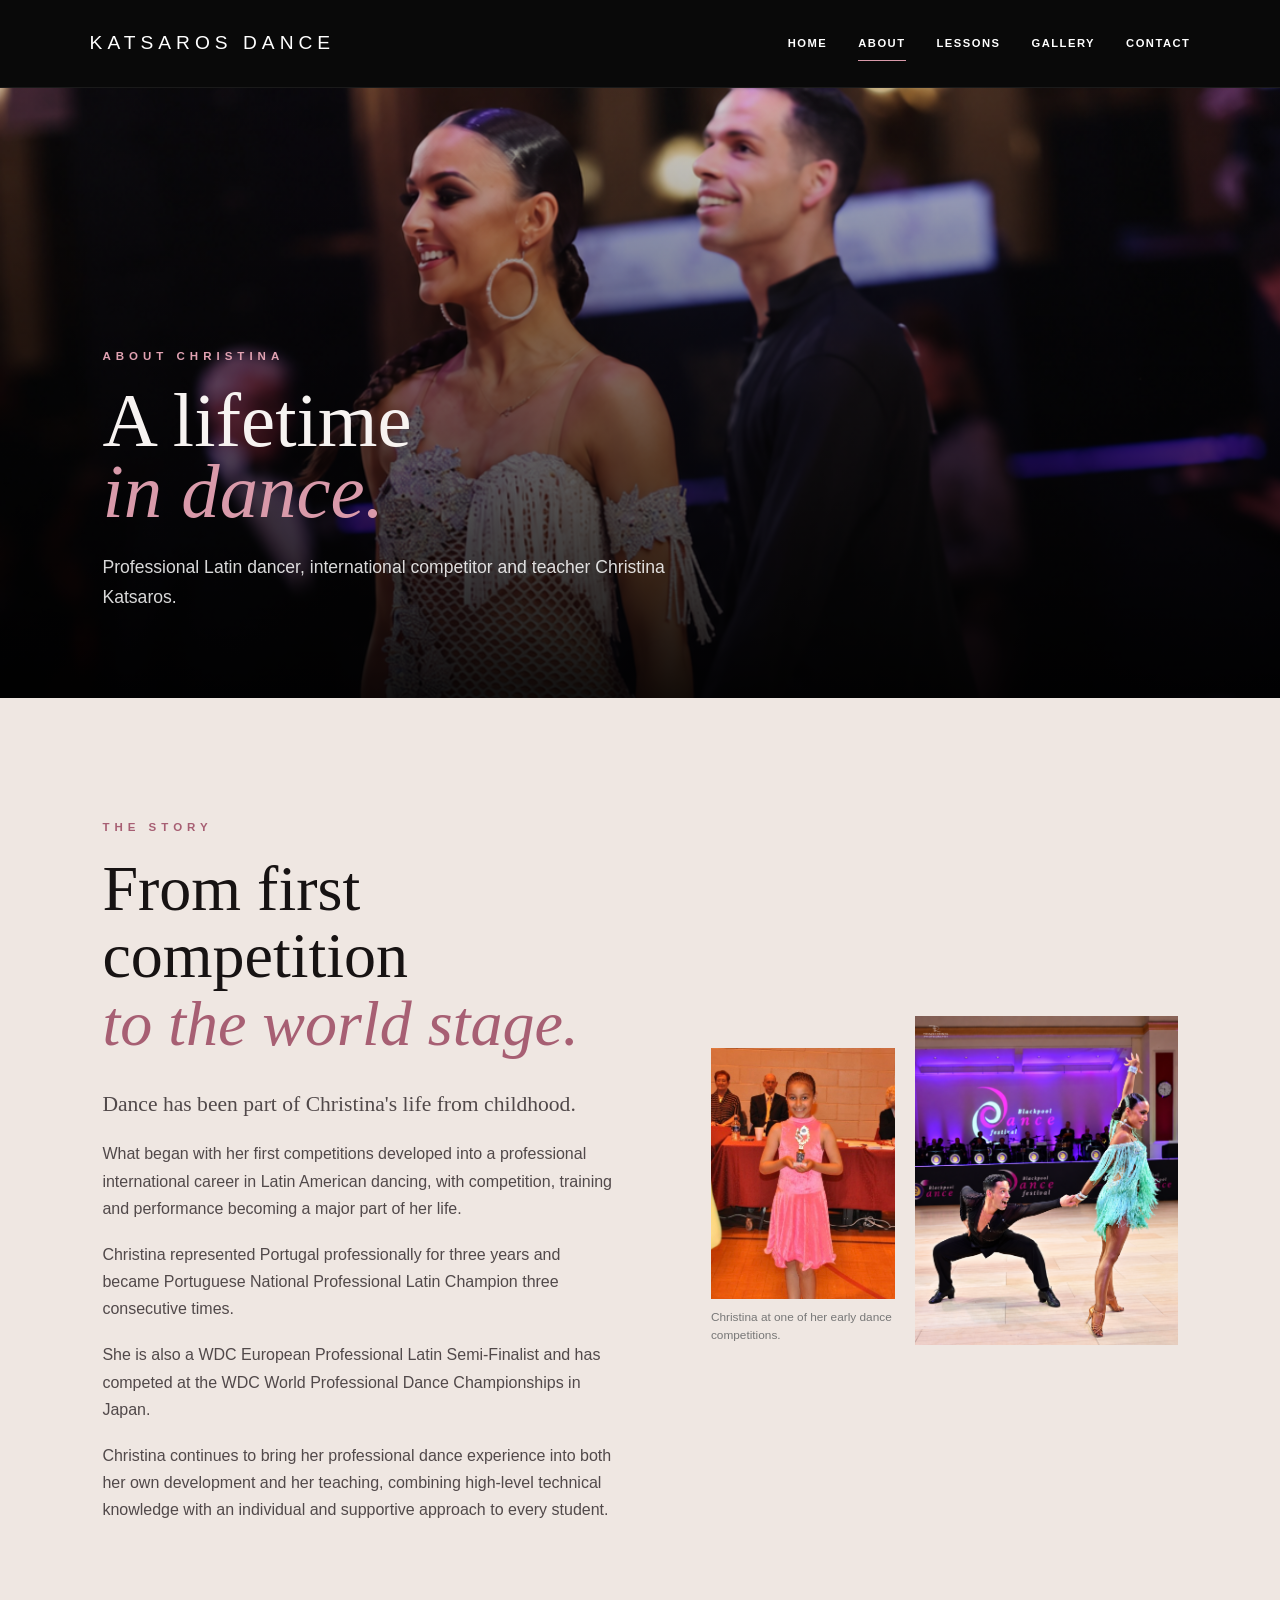
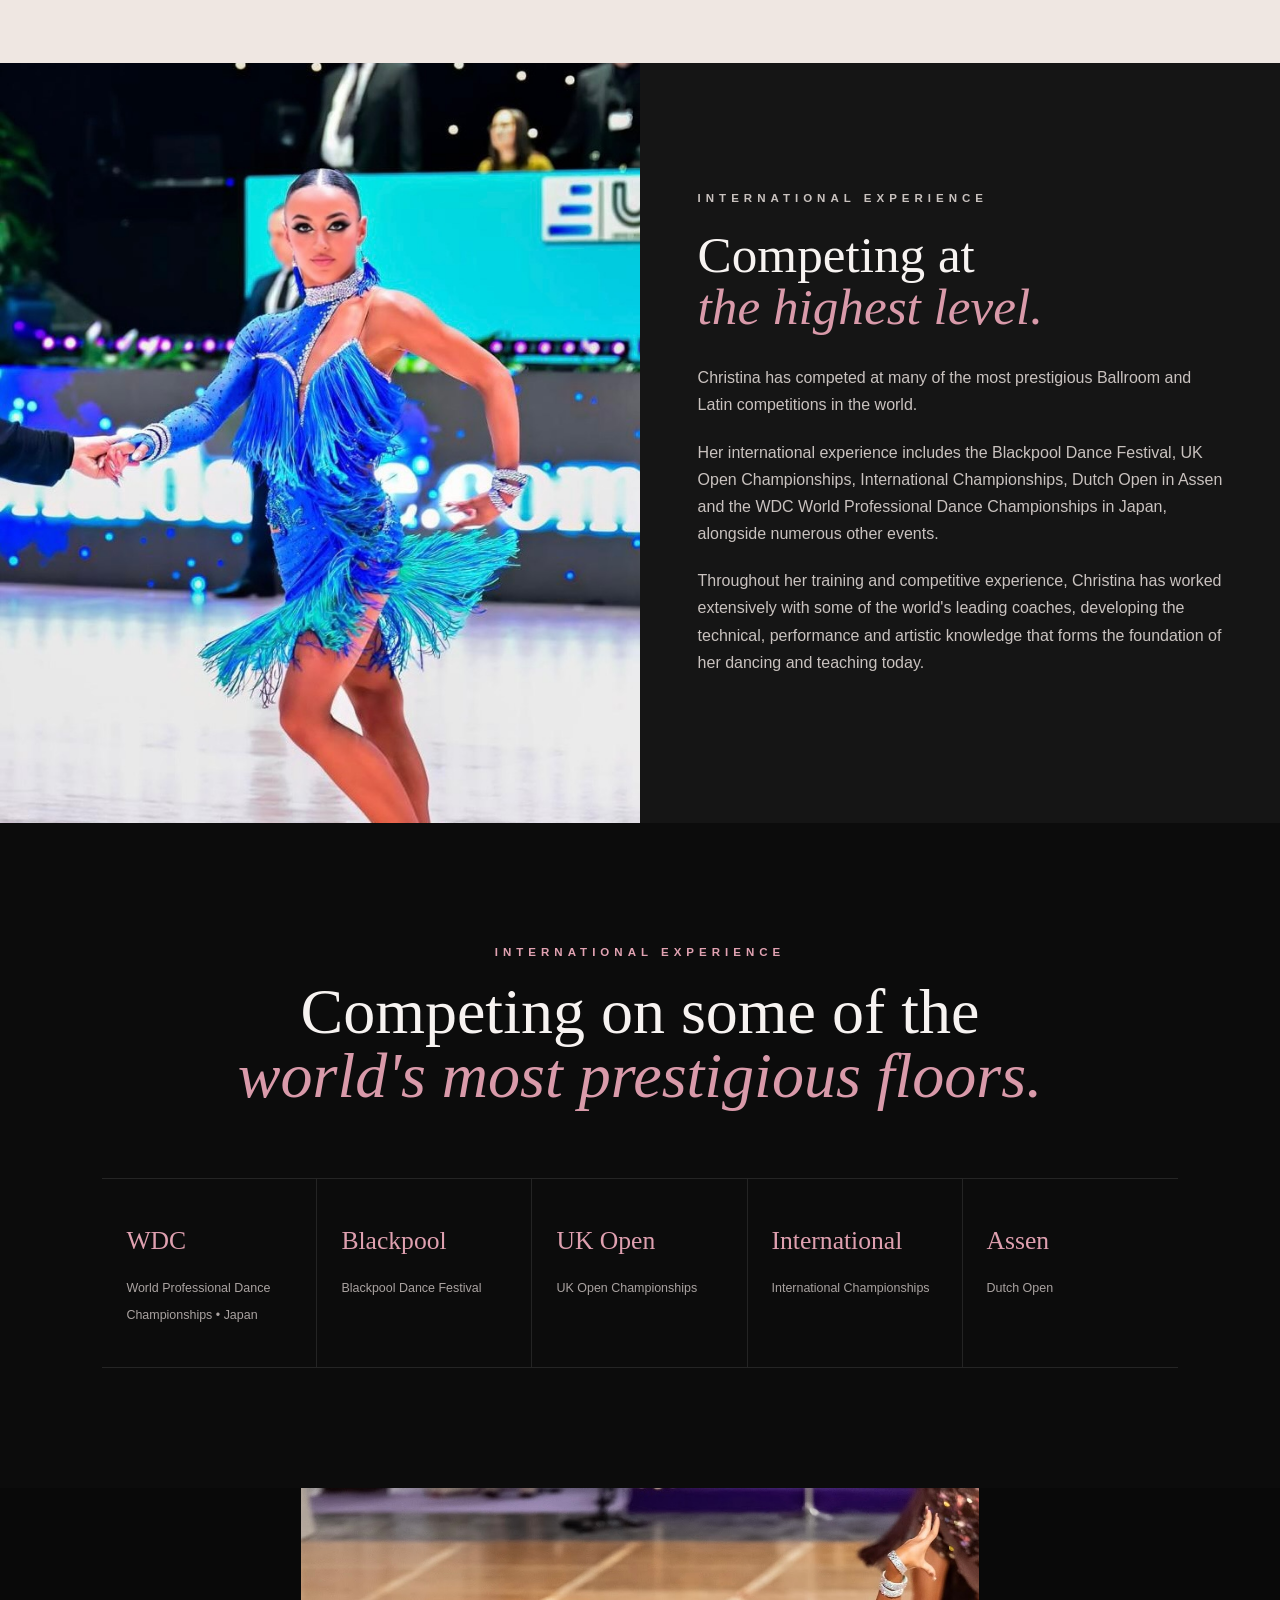
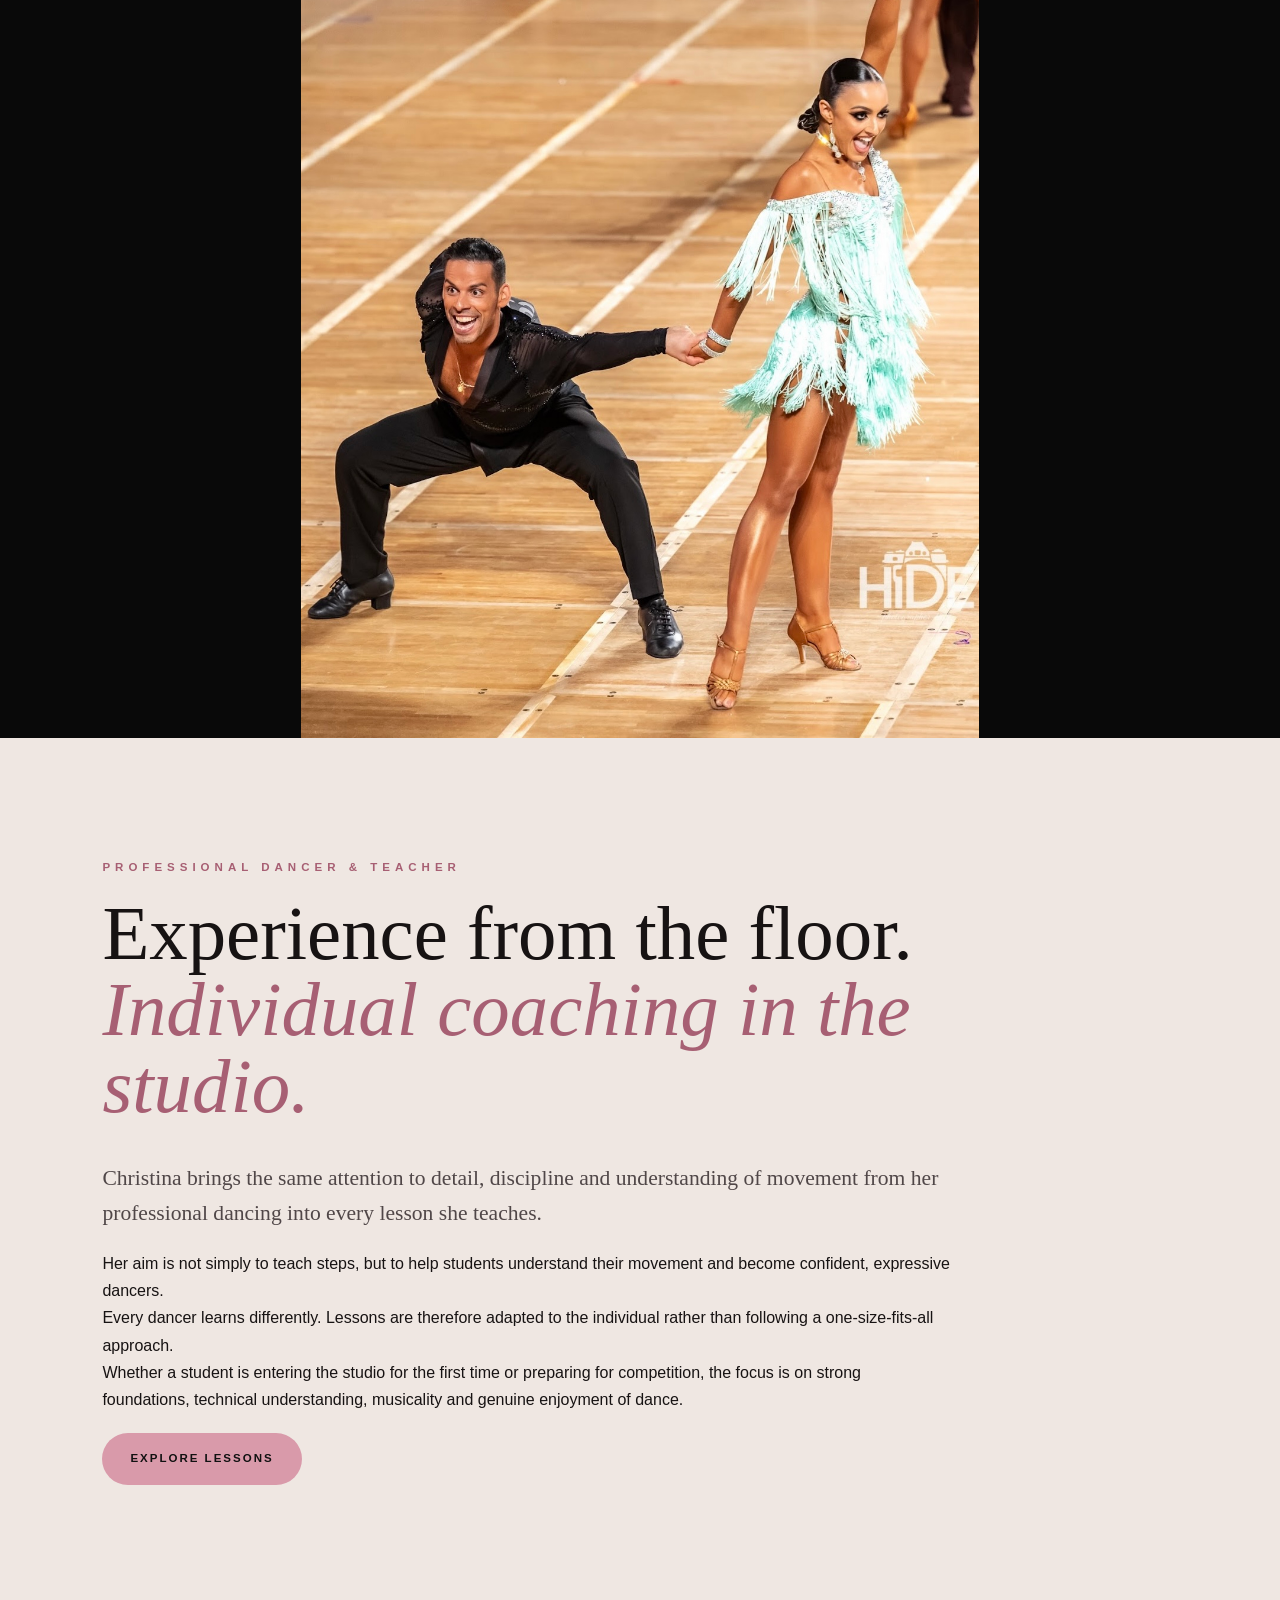
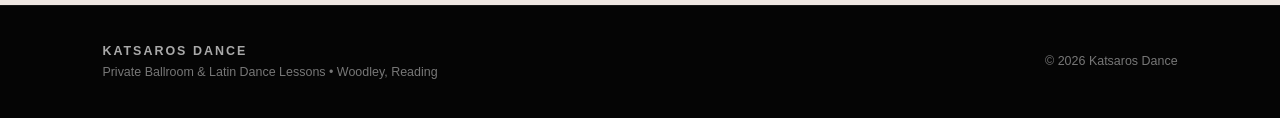
==== about.html @ 5b6594db "Revise about.html for clarity and detail Updated the content to enhance clarity and detail about Chr" ====
<!DOCTYPE html>
<html lang="en">

<head>
    <meta charset="UTF-8">
    <meta name="viewport" content="width=device-width, initial-scale=1.0">

    <title>About Christina | Katsaros Dance</title>

    <meta name="description"
        content="Learn about professional Latin dancer and teacher Christina Katsaros, 3x Portuguese National Champion and WDC European Semi-Finalist.">

    <link rel="stylesheet" href="style.css">
</head>

<body>

<header class="site-header solid-header">

    <a class="brand" href="index.html">Katsaros Dance</a>

    <nav>
        <a href="index.html">Home</a>
        <a class="active" href="about.html">About</a>
        <a href="lessons.html">Lessons</a>
        <a href="gallery.html">Gallery</a>
        <a href="contact.html">Contact</a>
    </nav>

</header>


<main>

    <section class="page-hero about-hero">

        <div>

            <p class="eyebrow">About Christina</p>

            <h1>
                A lifetime
                <em>in dance.</em>
            </h1>

            <p>
                Professional Latin dancer, international competitor
                and teacher Christina Katsaros.
            </p>

        </div>

    </section>


    <section class="about-story light-section">

        <div class="story-text">

            <p class="eyebrow dark-eyebrow">The Story</p>

            <h2>
                From first competition
                <em>to the world stage.</em>
            </h2>

            <p class="large-copy">
                Dance has been part of Christina's life from childhood.
            </p>

            <p>
                What began with her first competitions developed into a
                professional international career in Latin American dancing,
                with competition, training and performance becoming a major
                part of her life.
            </p>

            <p>
                Christina represented Portugal professionally for three years
                and became Portuguese National Professional Latin Champion
                three consecutive times.
            </p>

            <p>
                She is also a WDC European Professional Latin Semi-Finalist
                and has competed at the WDC World Professional Dance
                Championships in Japan.
            </p>

            <p>
                Christina continues to bring her professional dance experience
                into both her own development and her teaching, combining
                high-level technical knowledge with an individual and
                supportive approach to every student.
            </p>

        </div>

        <div class="journey-images">

            <figure class="childhood-photo">
                <img
                    src="first competition.jpeg"
                    alt="Christina Katsaros at one of her first dance competitions">

                <figcaption>
                    Christina at one of her early dance competitions.
                </figcaption>
            </figure>

            <figure>
                <img
                    src="blue dress pose blackpool.png"
                    alt="Christina Katsaros competing professionally">
            </figure>

        </div>

    </section>


    <section class="split-section dark-section">

        <div class="split-image tall-image">
            <img
                src="blue dress uk open.jpeg"
                alt="Christina Katsaros competing at a major international dance competition">
        </div>

        <div class="split-copy">

            <p class="eyebrow">International Experience</p>

            <h2>
                Competing at
                <em>the highest level.</em>
            </h2>

            <p>
                Christina has competed at many of the most prestigious
                Ballroom and Latin competitions in the world.
            </p>

            <p>
                Her international experience includes the Blackpool Dance
                Festival, UK Open Championships, International Championships,
                Dutch Open in Assen and the WDC World Professional Dance
                Championships in Japan, alongside numerous other events.
            </p>

            <p>
                Throughout her training and competitive experience,
                Christina has worked extensively with some of the world's
                leading coaches, developing the technical, performance and
                artistic knowledge that forms the foundation of her dancing
                and teaching today.
            </p>

        </div>

    </section>


    <section class="competition-section">

        <div class="section-heading centred">

            <p class="eyebrow">International Experience</p>

            <h2>
                Competing on some of the
                <em>world's most prestigious floors.</em>
            </h2>

        </div>

        <div class="event-grid">

            <div>
                <strong>WDC</strong>
                <span>World Professional Dance Championships • Japan</span>
            </div>

            <div>
                <strong>Blackpool</strong>
                <span>Blackpool Dance Festival</span>
            </div>

            <div>
                <strong>UK Open</strong>
                <span>UK Open Championships</span>
            </div>

            <div>
                <strong>International</strong>
                <span>International Championships</span>
            </div>

            <div>
                <strong>Assen</strong>
                <span>Dutch Open</span>
            </div>

        </div>

    </section>


    <section class="wide-photo">

        <img
            src="pose japan.jpeg"
            alt="Christina Katsaros performing Latin dancing">

    </section>


    <section class="light-section philosophy-section">

        <div class="narrow-content">

            <p class="eyebrow dark-eyebrow">Professional Dancer & Teacher</p>

            <h2>
                Experience from the floor.
                <em>Individual coaching in the studio.</em>
            </h2>

            <p class="large-copy">
                Christina brings the same attention to detail, discipline and
                understanding of movement from her professional dancing into
                every lesson she teaches.
            </p>

            <p>
                Her aim is not simply to teach steps, but to help students
                understand their movement and become confident, expressive
                dancers.
            </p>

            <p>
                Every dancer learns differently. Lessons are therefore adapted
                to the individual rather than following a one-size-fits-all
                approach.
            </p>

            <p>
                Whether a student is entering the studio for the first time or
                preparing for competition, the focus is on strong foundations,
                technical understanding, musicality and genuine enjoyment
                of dance.
            </p>

            <a class="button dark-button" href="lessons.html">
                Explore Lessons
            </a>

        </div>

    </section>

</main>


<footer>

    <div>
        <strong>Katsaros Dance</strong>
        <p>Private Ballroom & Latin Dance Lessons • Woodley, Reading</p>
    </div>

    <div>
        <p>© 2026 Katsaros Dance</p>
    </div>

</footer>

</body>
</html>
---- style.css ----
/* ========================================
   KATSAROS DANCE
   GLOBAL WEBSITE STYLES
   ======================================== */

* {
    margin: 0;
    padding: 0;
    box-sizing: border-box;
}

html {
    scroll-behavior: smooth;
}

body {
    background: #0d0d0d;
    color: #f7f3f1;
    font-family: Arial, Helvetica, sans-serif;
    line-height: 1.7;
}

img {
    display: block;
    width: 100%;
}

a {
    color: inherit;
}

h1,
h2,
h3,
blockquote {
    font-family: Georgia, "Times New Roman", serif;
}

em {
    font-weight: 400;
}


/* ========================================
   HEADER
   ======================================== */

.site-header {
    position: absolute;
    top: 0;
    left: 0;
    width: 100%;
    z-index: 1000;

    display: flex;
    justify-content: space-between;
    align-items: center;

    padding: 27px 7%;

    background:
        linear-gradient(
            to bottom,
            rgba(0,0,0,.75),
            rgba(0,0,0,0)
        );
}

.solid-header {
    position: relative;
    background: #090909;

    border-bottom:
        1px solid rgba(255,255,255,.07);
}

.brand {
    color: white;
    text-decoration: none;
    text-transform: uppercase;
    letter-spacing: 5px;
    font-size: 1.2rem;
    font-weight: 500;
}

nav {
    display: flex;
    gap: 31px;
}

nav a {
    color: white;
    text-decoration: none;
    text-transform: uppercase;
    letter-spacing: 1.5px;
    font-size: .7rem;
    font-weight: 600;
    position: relative;
}

nav a::after {
    content: "";
    position: absolute;
    left: 0;
    bottom: -8px;
    width: 0;
    height: 1px;
    background: #d99aaa;
    transition: width .2s ease;
}

nav a:hover::after,
nav a.active::after {
    width: 100%;
}


/* ========================================
   GENERAL TYPOGRAPHY
   ======================================== */

.eyebrow {
    color: #e1a2b2;
    text-transform: uppercase;
    letter-spacing: 5px;
    font-size: .72rem;
    font-weight: 700;
    margin-bottom: 18px;
}

.dark-eyebrow {
    color: #a75f73;
}

h1 em,
h2 em {
    display: block;
    color: #d99aaa;
    font-style: italic;
}

.light-section h1,
.light-section h2 {
    color: #171313;
}

.light-section h1 em,
.light-section h2 em {
    color: #a75f73;
}

.button {
    display: inline-block;
    padding: 16px 28px;
    background: #d99aaa;
    color: #111;
    border-radius: 40px;
    text-decoration: none;
    text-transform: uppercase;
    letter-spacing: 2px;
    font-size: .72rem;
    font-weight: 700;

    transition:
        transform .2s ease,
        opacity .2s ease;
}

.button:hover {
    transform: translateY(-2px);
    opacity: .9;
}

.dark-button {
    margin-top: 20px;
}

.text-link {
    display: inline-block;
    margin-top: 22px;
    color: #8f5364;
    text-decoration: none;
    text-transform: uppercase;
    letter-spacing: 1.5px;
    font-size: .76rem;
    font-weight: 700;
}

.light-link {
    color: #e0a1b1;
}

.text-link:hover {
    opacity: .7;
}


/* ========================================
   HOME HERO
   ======================================== */

.home-hero {
    min-height: 100vh;

    display: flex;
    align-items: center;

    padding: 140px 8% 80px;

    background-image:
        linear-gradient(
            90deg,
            rgba(0,0,0,.91) 0%,
            rgba(0,0,0,.75) 27%,
            rgba(0,0,0,.38) 50%,
            rgba(0,0,0,.04) 73%
        ),
        url("christina-hero.jpg.jpeg.JPG");

    background-size: cover;
    background-position: center 35%;
    background-repeat: no-repeat;
}

.hero-content {
    max-width: 700px;
}

.home-hero h1 {
    font-size: clamp(3.6rem, 6.4vw, 6.3rem);
    font-weight: 400;
    line-height: .95;
    margin-bottom: 28px;
}

.home-hero h1 span {
    display: block;
    margin-top: 15px;
    color: #f2dce1;
    font-size: .58em;
    font-style: italic;
}

.hero-description {
    max-width: 520px;
    color: rgba(255,255,255,.88);
    font-size: 1.08rem;
    margin-bottom: 13px;
}

.hero-achievement {
    color: #f0d6dc;
    text-transform: uppercase;
    letter-spacing: 1.7px;
    font-size: .78rem;
    margin-bottom: 31px;
}

.hero-achievement span {
    padding: 0 8px;
}


/* ========================================
   LIGHT SECTIONS
   ======================================== */

.light-section {
    background: #efe7e2;
    color: #171313;
}

.home-intro {
    padding: 125px 8%;
}

.narrow-content {
    max-width: 850px;
}

.narrow-content h2 {
    font-size: clamp(3rem, 6vw, 5.6rem);
    font-weight: 400;
    line-height: 1;
    margin-bottom: 35px;
}

.large-copy {
    font-family: Georgia, "Times New Roman", serif;
    font-size: 1.35rem;
    line-height: 1.6;
    color: #504748;
    margin-bottom: 20px;
}


/* ========================================
   SPLIT SECTIONS
   ======================================== */

.split-section {
    display: grid;
    grid-template-columns: 1fr 1fr;
    min-height: 720px;
}

.dark-section {
    background: #151515;
}

.split-image {
    min-height: 650px;
    overflow: hidden;
}

.split-image img {
    width: 100%;
    height: 100%;
    object-fit: cover;
    object-position: center;
}

.tall-image img {
    object-position: center top;
}

.split-copy {
    padding: 100px 9%;

    display: flex;
    flex-direction: column;
    justify-content: center;
}

.split-copy h2 {
    font-size: clamp(2.8rem, 5vw, 4.8rem);
    font-weight: 400;
    line-height: 1.03;
    margin-bottom: 30px;
}

.split-copy p {
    max-width: 650px;
    margin-bottom: 20px;
    color: #c9c2bf;
}

.light-section .split-copy p {
    color: #554d4b;
}

.reverse .split-image {
    order: 2;
}


/* ========================================
   CREDENTIALS
   ======================================== */

.credentials-section {
    padding: 0 8%;
    background: #090909;
}

.credentials-grid {
    display: grid;
    grid-template-columns: repeat(4, 1fr);

    border-top:
        1px solid rgba(255,255,255,.1);

    border-bottom:
        1px solid rgba(255,255,255,.1);
}

.credential {
    padding: 52px 28px;

    border-right:
        1px solid rgba(255,255,255,.1);
}

.credential:last-child {
    border-right: none;
}

.credential strong {
    display: block;
    font-family: Georgia, "Times New Roman", serif;
    font-size: 2.5rem;
    font-weight: 400;
    color: #dfa0b0;
    margin-bottom: 13px;
}

.credential span {
    display: block;
    color: #aaa3a1;
    font-size: .85rem;
    line-height: 1.55;
}


/* ========================================
   FEATURE IMAGE
   ======================================== */

.feature-image-section {
    height: 760px;
    position: relative;
    overflow: hidden;
}

.feature-image-section img {
    width: 100%;
    height: 100%;
    object-fit: cover;
    object-position: center;
}

.feature-image-section::after {
    content: "";
    position: absolute;
    inset: 0;

    background:
        linear-gradient(
            to top,
            rgba(0,0,0,.85),
            rgba(0,0,0,.05) 65%
        );
}

.feature-image-overlay {
    position: absolute;
    z-index: 2;
    left: 8%;
    bottom: 75px;
    max-width: 780px;
}

.feature-image-overlay h2 {
    font-size: clamp(3rem, 5vw, 5rem);
    font-weight: 400;
    line-height: 1;
}


/* ========================================
   CONTACT CTA
   ======================================== */

.contact-cta {
    padding: 120px 8%;
    background: #090909;
    text-align: center;
}

.contact-cta h2 {
    font-size: clamp(3rem, 6vw, 5.5rem);
    font-weight: 400;
    line-height: 1;
    margin-bottom: 25px;
}

.contact-cta p:not(.eyebrow) {
    max-width: 650px;
    margin: 0 auto 30px;
    color: #bfb8b5;
}


/* ========================================
   PAGE HERO
   ======================================== */

.page-hero {
    min-height: 620px;

    display: flex;
    align-items: flex-end;

    padding: 100px 8% 85px;

    background-size: cover;
    background-position: center;

    position: relative;
}

.page-hero::before {
    content: "";
    position: absolute;
    inset: 0;

    background:
        linear-gradient(
            to top,
            rgba(0,0,0,.92),
            rgba(0,0,0,.15)
        );
}

.page-hero > div {
    position: relative;
    z-index: 2;
    max-width: 850px;
}

.page-hero h1 {
    font-size: clamp(4rem, 7vw, 7rem);
    font-weight: 400;
    line-height: .93;
    margin-bottom: 25px;
}

.page-hero > div > p:last-child {
    max-width: 600px;
    color: rgba(255,255,255,.85);
    font-size: 1.1rem;
}

.about-hero {
    background-image:
        url("white dress blackpool.png");

    background-position: center 28%;
}

.lessons-hero {
    background-image:
        linear-gradient(
            rgba(0,0,0,.1),
            rgba(0,0,0,.1)
        ),
        url("pink dress samba.jpeg");

    background-position: center 35%;
}


/* ========================================
   ABOUT PAGE
   ======================================== */

.about-story {
    padding: 120px 8%;

    display: grid;

    grid-template-columns:
        minmax(0, 1fr)
        minmax(320px, .9fr);

    gap: 90px;
    align-items: center;
}

.story-text h2 {
    font-size: clamp(3rem, 5vw, 5rem);
    font-weight: 400;
    line-height: 1.05;
    margin-bottom: 30px;
}

.story-text > p:not(.eyebrow) {
    color: #51494a;
    margin-bottom: 19px;
}

.journey-images {
    display: grid;
    grid-template-columns: .7fr 1fr;
    gap: 20px;
    align-items: end;
}

.journey-images figure {
    overflow: hidden;
}

.journey-images img {
    min-height: 480px;
    height: 100%;
    object-fit: cover;
}

.childhood-photo img {
    min-height: 360px;
    object-position: center top;
}

.journey-images figcaption {
    margin-top: 10px;
    font-size: .74rem;
    color: #777;
    line-height: 1.5;
}


/* ========================================
   COMPETITION SECTION
   ======================================== */

.competition-section {
    padding: 120px 8%;
    background: #0c0c0c;
}

.section-heading.centred {
    max-width: 900px;
    margin: 0 auto 70px;
    text-align: center;
}

.section-heading h2 {
    font-size: clamp(3rem, 5vw, 5rem);
    font-weight: 400;
    line-height: 1;
}

.event-grid {
    display: grid;
    grid-template-columns:
        repeat(5, 1fr);

    border-top:
        1px solid rgba(255,255,255,.1);

    border-bottom:
        1px solid rgba(255,255,255,.1);
}

.event-grid div {
    padding: 40px 24px;

    border-right:
        1px solid rgba(255,255,255,.1);
}

.event-grid div:last-child {
    border-right: none;
}

.event-grid strong {
    display: block;
    font-family: Georgia, "Times New Roman", serif;
    color: #dfa0b0;
    font-size: 1.6rem;
    font-weight: 400;
    margin-bottom: 10px;
}

.event-grid span {
    color: #aaa3a1;
    font-size: .78rem;
}

.wide-photo {
    height: 760px;
    overflow: hidden;
}

.wide-photo img {
    width: 100%;
    height: 100%;
    object-fit: cover;
    object-position: center;
}

.philosophy-section {
    padding: 120px 8%;
}


/* ========================================
   LESSONS PAGE
   ======================================== */

.lessons-intro {
    padding: 110px 8%;
}

.lessons-page-section {
    padding: 110px 8%;
    background: #101010;
}

.lesson-page-grid {
    display: grid;
    grid-template-columns:
        repeat(2, 1fr);

    gap: 25px;
}

.lesson-page-grid article {
    padding: 45px;
    min-height: 350px;
    background: #181818;

    border:
        1px solid rgba(255,255,255,.07);
}

.lesson-page-grid article > span {
    display: block;
    color: #d99aaa;
    letter-spacing: 3px;
    font-size: .75rem;
    margin-bottom: 35px;
}

.lesson-page-grid h2 {
    font-size: 2.2rem;
    font-weight: 400;
    margin-bottom: 18px;
}

.lesson-page-grid p {
    color: #beb7b4;
    margin-bottom: 14px;
}

.beginner-section {
    display: grid;
    grid-template-columns: 1fr 1fr;
    background: #111;
}

.beginner-copy {
    padding: 100px 9%;

    display: flex;
    flex-direction: column;
    justify-content: center;
}

.beginner-copy h2 {
    font-size: clamp(3rem, 5vw, 5rem);
    line-height: 1;
    font-weight: 400;
    margin-bottom: 30px;
}

.beginner-copy > p:not(.eyebrow) {
    color: #bbb4b1;
    margin-bottom: 18px;
}

.beginner-copy .button {
    width: fit-content;
    margin-top: 18px;
}

.beginner-image {
    min-height: 700px;
}

.beginner-image img {
    width: 100%;
    height: 100%;
    object-fit: cover;
}


/* ========================================
   GALLERY
   ======================================== */

.gallery-header {
    padding: 120px 8% 80px;
    background: #0a0a0a;
    text-align: center;
}

.gallery-header h1 {
    font-size: clamp(4rem, 7vw, 7rem);
    font-weight: 400;
    line-height: .95;
    margin-bottom: 25px;
}

.gallery-header p:last-child {
    max-width: 650px;
    margin: auto;
    color: #aaa3a1;
}

.gallery-grid {
    padding: 0 3% 80px;
    background: #0a0a0a;

    display: grid;

    grid-template-columns:
        repeat(3, 1fr);

    grid-auto-rows: 520px;

    gap: 12px;
}

.gallery-grid figure {
    overflow: hidden;
    background: #161616;
}

.gallery-grid img {
    width: 100%;
    height: 100%;
    object-fit: cover;

    transition:
        transform .5s ease;
}

.gallery-grid figure:hover img {
    transform: scale(1.025);
}

.gallery-large {
    grid-row: span 2;
}

.gallery-wide {
    grid-column: span 2;
}


/* ========================================
   CONTACT PAGE
   ======================================== */

.contact-page {
    min-height: calc(100vh - 90px);

    display: grid;
    grid-template-columns: 1fr 1fr;

    background: #0b0b0b;
}

.contact-page-copy {
    padding: 110px 10%;

    display: flex;
    flex-direction: column;
    justify-content: center;
}

.contact-page-copy h1 {
    font-size: clamp(4rem, 6vw, 6rem);
    font-weight: 400;
    line-height: .95;
    margin-bottom: 35px;
}

.contact-lead {
    font-family: Georgia, "Times New Roman", serif;
    font-size: 1.3rem;
    color: #eee7e4;
    margin-bottom: 20px;
}

.contact-page-copy > p:not(.eyebrow):not(.contact-lead) {
    color: #aaa3a1;
    max-width: 600px;
}

.contact-details {
    margin: 40px 0;

    border-top:
        1px solid rgba(255,255,255,.1);
}

.contact-details > div {
    padding: 20px 0;

    border-bottom:
        1px solid rgba(255,255,255,.1);
}

.contact-details span {
    display: block;
    color: #d99aaa;
    text-transform: uppercase;
    letter-spacing: 2px;
    font-size: .68rem;
    margin-bottom: 5px;
}

.contact-details a {
    color: white;
    text-decoration: none;
}

.contact-details a:hover {
    color: #d99aaa;
}

.contact-details p {
    color: #d5cfcc;
}

.contact-page-copy .button {
    width: fit-content;
}

.contact-page-image {
    min-height: 760px;
}

.contact-page-image img {
    width: 100%;
    height: 100%;
    object-fit: cover;
    object-position: center;
}


/* ========================================
   FOOTER
   ======================================== */

footer {
    padding: 35px 8%;
    background: #050505;

    border-top:
        1px solid rgba(255,255,255,.07);

    display: flex;
    justify-content: space-between;
    align-items: center;

    gap: 30px;

    color: #777;
    font-size: .78rem;
}

footer strong {
    color: #aaa;
    text-transform: uppercase;
    letter-spacing: 2px;
}


/* ========================================
   DESKTOP IMAGE + LAYOUT FIXES
   ONLY APPLIES ABOVE 768PX
   ======================================== */

@media (min-width: 769px) {

    /* ------------------------------------
       HOME
       ------------------------------------ */

    .home-hero {
        min-height: 760px;
        max-height: 900px;

        padding-top: 140px;
        padding-bottom: 90px;

        background-position: center 38%;
    }

    .hero-content {
        max-width: 610px;
    }

    .home-hero h1 {
        font-size: clamp(3.8rem, 5.4vw, 5.7rem);
        max-width: 650px;
    }

    .home-intro {
        padding-top: 100px;
        padding-bottom: 100px;
    }


    /* ------------------------------------
       GENERAL DESKTOP SPLIT SECTIONS
       ------------------------------------ */

    .split-section {
        min-height: 620px;
    }

    .split-image {
        min-height: 620px;
        max-height: 760px;
    }

    .split-copy {
        padding-top: 80px;
        padding-bottom: 80px;
    }

    .split-copy h2 {
        font-size: clamp(2.8rem, 4vw, 4.25rem);
    }


    /* ------------------------------------
       ABOUT HERO
       Show Christina's face rather than
       cropping into her torso
       ------------------------------------ */

    .about-hero {
        min-height: 610px;

        background-position: 50% 8%;
    }

    .about-hero h1 {
        font-size: clamp(4rem, 6vw, 6rem);
    }


    /* ------------------------------------
       LESSONS HERO
       Pull image upwards so faces/upper
       bodies remain in the photograph
       ------------------------------------ */

    .lessons-hero {
        min-height: 610px;

        background-position: 42% 8%;
    }

    .lessons-hero h1 {
        font-size: clamp(4rem, 6vw, 6rem);
    }


    /* ------------------------------------
       ABOUT PAGE:
       INTERNATIONAL CAREER SPLIT PHOTO

       Christina is on the right-hand side
       of this photograph, so deliberately
       crop towards her rather than Filipe.
       ------------------------------------ */

    .tall-image img {
        object-position: 82% 20%;
    }


    /* ------------------------------------
       HOME ABOUT IMAGE
       Keep Christina more central
       ------------------------------------ */

    .home-intro + .split-section .split-image img {
        object-position: 67% center;
    }


    /* ------------------------------------
       HOME LESSON IMAGE
       ------------------------------------ */

    .reverse .split-image img {
        object-position: center 25%;
    }


    /* ------------------------------------
       ABOUT JOURNEY PHOTOS
       Reduce aggressive cropping
       ------------------------------------ */

    .journey-images img {
        min-height: 0;
        height: auto;
        object-fit: contain;
        background: #e6ddd8;
    }

    .childhood-photo img {
        min-height: 0;
        height: auto;
    }


    /* ------------------------------------
       ABOUT WIDE INTERNATIONAL PHOTO
       Show complete dancers more naturally
       ------------------------------------ */

    .wide-photo {
        height: auto;
        max-height: none;
        background: #090909;
    }

    .wide-photo img {
        width: 100%;
        height: auto;
        max-height: 850px;
        object-fit: contain;
        object-position: center;
        margin: 0 auto;
    }


    /* ------------------------------------
       FEATURE IMAGE ON HOME

       Less extreme crop and bias slightly
       toward Christina.
       ------------------------------------ */

    .feature-image-section {
        height: 650px;
    }

    .feature-image-section img {
        object-position: 68% 30%;
    }


    /* ------------------------------------
       BEGINNER IMAGE
       ------------------------------------ */

    .beginner-image {
        min-height: 620px;
        max-height: 760px;
        overflow: hidden;
    }

    .beginner-image img {
        object-position: 68% 20%;
    }


    /* ------------------------------------
       CONTACT IMAGE
       ------------------------------------ */

    .contact-page-image {
        min-height: 680px;
        overflow: hidden;
    }

    .contact-page-image img {
        object-position: 72% 18%;
    }


    /* ====================================
       DESKTOP GALLERY FIX

       IMPORTANT:
       Stop forcing every photo into a
       fixed rectangle. Each photograph
       keeps its real proportions instead.
       ==================================== */

    .gallery-grid {
        display: block;

        columns: 3;
        column-gap: 14px;

        padding:
            0 4% 90px;
    }

    .gallery-grid figure,
    .gallery-grid .gallery-large,
    .gallery-grid .gallery-wide {
        display: inline-block;

        width: 100%;

        margin: 0 0 14px;

        break-inside: avoid;
        page-break-inside: avoid;

        overflow: hidden;

        background: #161616;
    }

    .gallery-grid img {
        display: block;

        width: 100%;
        height: auto;

        object-fit: initial;
        object-position: initial;
    }

    .gallery-grid figure:hover img {
        transform: scale(1.015);
    }

}


/* ========================================
   TABLET
   ======================================== */

@media (max-width: 1000px) {

    .credentials-grid {
        grid-template-columns:
            repeat(2, 1fr);
    }

    .credential:nth-child(2) {
        border-right: none;
    }

    .credential:nth-child(1),
    .credential:nth-child(2) {
        border-bottom:
            1px solid rgba(255,255,255,.1);
    }

    .event-grid {
        grid-template-columns:
            repeat(2, 1fr);
    }

    .event-grid div {
        border-bottom:
            1px solid rgba(255,255,255,.1);
    }

    .event-grid div:nth-child(even) {
        border-right: none;
    }

    .event-grid div:last-child {
        border-bottom: none;
    }

    /*
       Desktop/tablet gallery remains
       masonry above 768px.
       Mobile rules below take over at 768px.
    */

}


/* ========================================
   MOBILE
   THIS SECTION IS KEPT THE SAME
   ======================================== */

@media (max-width: 768px) {

    .site-header {
        position: absolute;

        flex-direction: column;

        align-items: flex-start;

        gap: 14px;

        padding: 20px 6%;
    }

    .solid-header {
        position: relative;
    }

    .brand {
        font-size: 1rem;

        letter-spacing: 4px;
    }

    nav {
        flex-wrap: wrap;

        gap: 10px 17px;
    }

    nav a {
        font-size: .61rem;
    }


    /* HOME */

    .home-hero {
        min-height: 100vh;

        align-items: flex-end;

        padding: 180px 6% 60px;

        background-image:
            linear-gradient(
                to bottom,
                rgba(0,0,0,.02) 10%,
                rgba(0,0,0,.12) 38%,
                rgba(0,0,0,.72) 68%,
                rgba(0,0,0,.98) 100%
            ),
            url("christina-hero.jpg.jpeg.JPG");

        background-position: 54% center;
    }

    .home-hero h1 {
        font-size: 3rem;
    }

    .hero-achievement span {
        display: none;
    }

    .hero-achievement {
        max-width: 310px;

        line-height: 1.8;
    }

    .home-intro,
    .philosophy-section,
    .lessons-intro {
        padding: 80px 6%;
    }

    .narrow-content h2 {
        font-size: 2.8rem;
    }

    .large-copy {
        font-size: 1.15rem;
    }


    /* SPLIT */

    .split-section,
    .beginner-section,
    .contact-page {
        grid-template-columns: 1fr;
    }

    .split-image {
        min-height: 500px;
    }

    .reverse .split-image {
        order: 0;
    }

    .split-copy {
        padding: 75px 6%;
    }

    .split-copy h2 {
        font-size: 2.8rem;
    }


    /* CREDENTIALS */

    .credentials-grid {
        grid-template-columns: 1fr;
    }

    .credential,
    .credential:nth-child(2) {
        border-right: none;

        border-bottom:
            1px solid rgba(255,255,255,.1);
    }

    .credential:last-child {
        border-bottom: none;
    }


    /* FEATURE IMAGE */

    .feature-image-section {
        height: 620px;
    }

    .feature-image-overlay {
        left: 6%;
        right: 6%;

        bottom: 50px;
    }

    .feature-image-overlay h2 {
        font-size: 2.8rem;
    }


    /* PAGE HERO */

    .page-hero {
        min-height: 560px;

        padding: 100px 6% 60px;
    }

    .page-hero h1 {
        font-size: 3.5rem;
    }


    /* ABOUT */

    .about-story {
        padding: 80px 6%;

        grid-template-columns: 1fr;

        gap: 55px;
    }

    .story-text h2 {
        font-size: 2.8rem;
    }

    .journey-images {
        grid-template-columns: 1fr 1fr;

        align-items: end;
    }

    .journey-images img {
        min-height: 350px;
    }

    .childhood-photo img {
        min-height: 260px;
    }

    .competition-section {
        padding: 80px 6%;
    }

    .section-heading h2 {
        font-size: 2.8rem;
    }

    .event-grid {
        grid-template-columns: 1fr;
    }

    .event-grid div,
    .event-grid div:nth-child(even) {
        border-right: none;

        border-bottom:
            1px solid rgba(255,255,255,.1);
    }

    .wide-photo {
        height: 520px;
    }


    /* LESSONS */

    .lessons-page-section {
        padding: 80px 6%;
    }

    .lesson-page-grid {
        grid-template-columns: 1fr;
    }

    .lesson-page-grid article {
        min-height: 0;

        padding: 34px;
    }

    .beginner-copy {
        padding: 80px 6%;
    }

    .beginner-copy h2 {
        font-size: 2.8rem;
    }

    .beginner-image {
        min-height: 550px;
    }


    /* GALLERY */

    .gallery-header {
        padding: 90px 6% 60px;
    }

    .gallery-header h1 {
        font-size: 3.7rem;
    }

    .gallery-grid {
        padding: 0 4% 60px;

        display: grid;

        grid-template-columns: 1fr;

        grid-auto-rows: 520px;

        gap: 12px;

        columns: auto;
    }

    .gallery-grid figure,
    .gallery-grid .gallery-large,
    .gallery-grid .gallery-wide {
        display: block;

        width: auto;

        margin: 0;

        break-inside: auto;
    }

    .gallery-grid img {
        width: 100%;
        height: 100%;

        object-fit: cover;
    }

    .gallery-large {
        grid-row: span 1;
    }

    .gallery-wide {
        grid-column: span 1;
    }


    /* CONTACT */

    .contact-page-copy {
        padding: 80px 6%;
    }

    .contact-page-copy h1 {
        font-size: 3.5rem;
    }

    .contact-page-image {
        min-height: 570px;
    }


    /* CTA */

    .contact-cta {
        padding: 85px 6%;
    }

    .contact-cta h2 {
        font-size: 3rem;
    }


    /* FOOTER */

    footer {
        flex-direction: column;

        align-items: flex-start;
    }

}


@media (max-width: 430px) {

    .home-hero h1 {
        font-size: 2.8rem;
    }

    .journey-images {
        grid-template-columns: 1fr;
    }

    .gallery-grid {
        grid-auto-rows: 460px;
    }

}
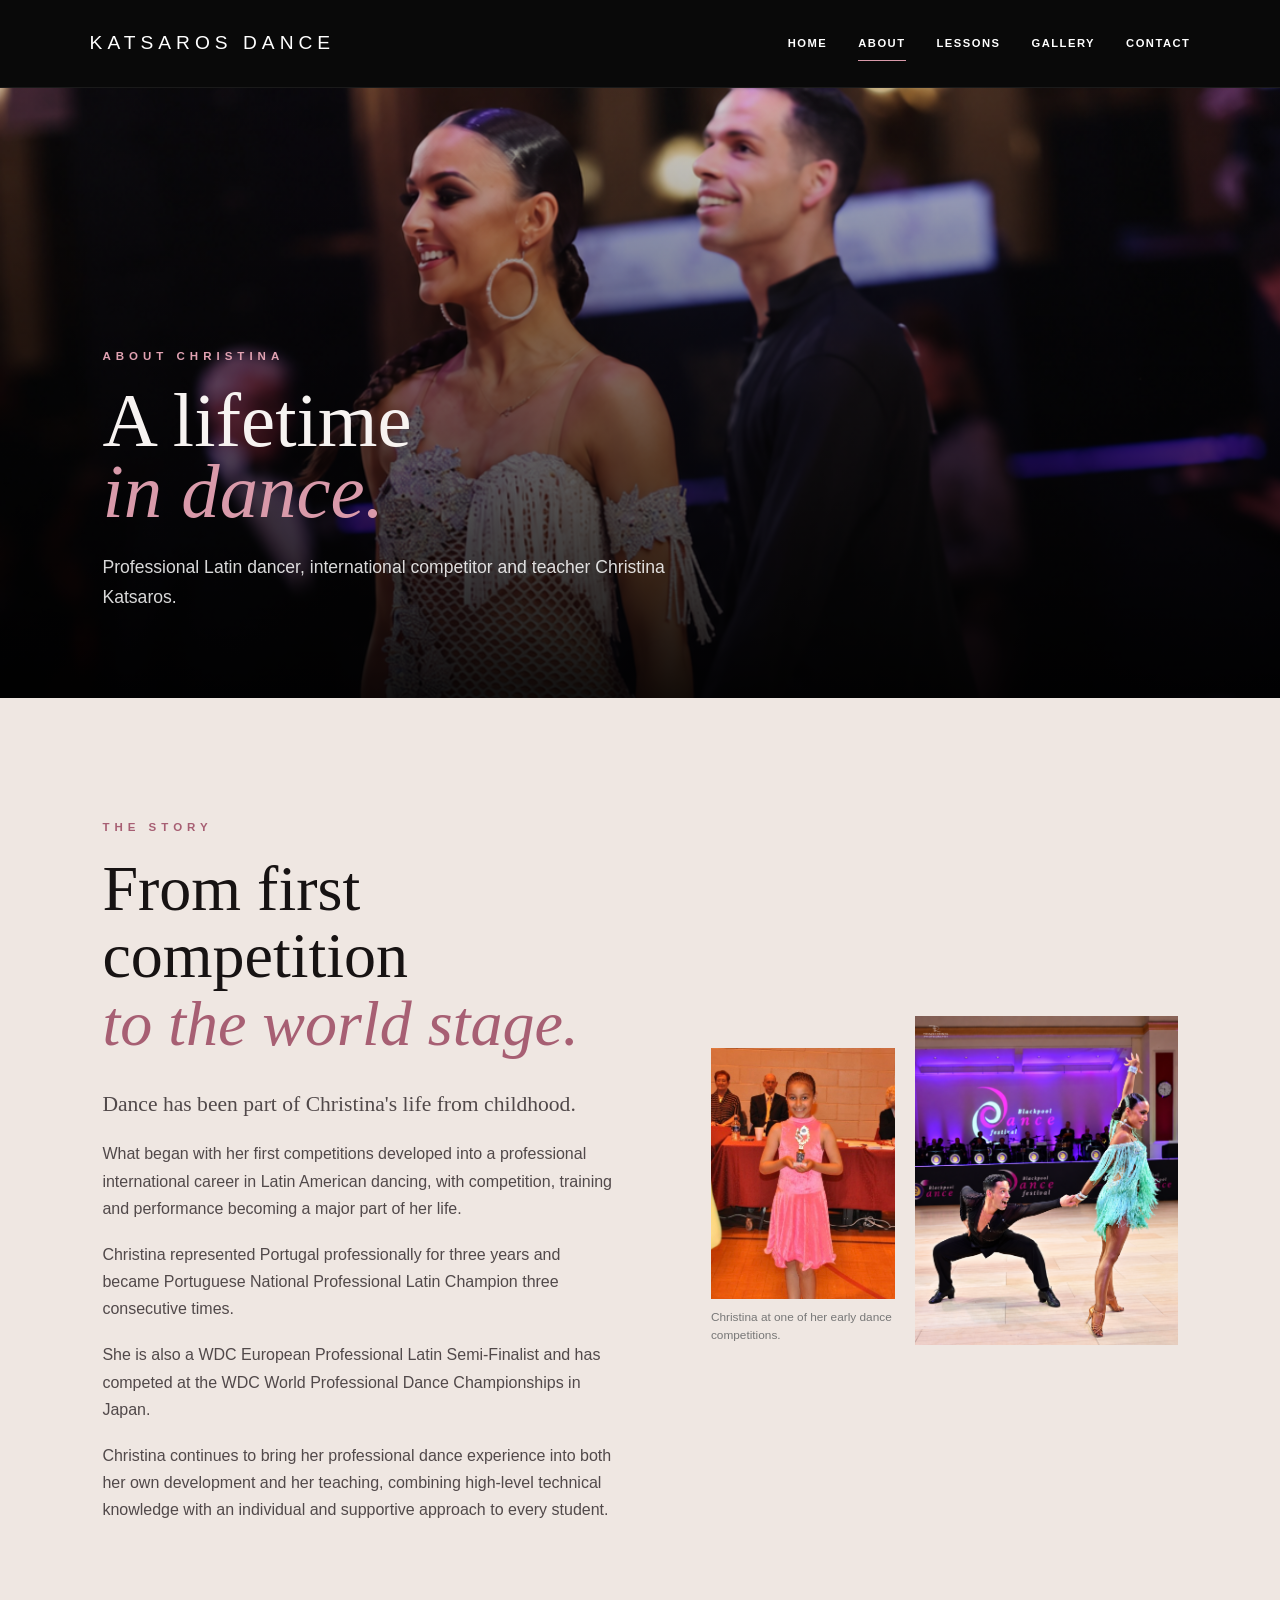
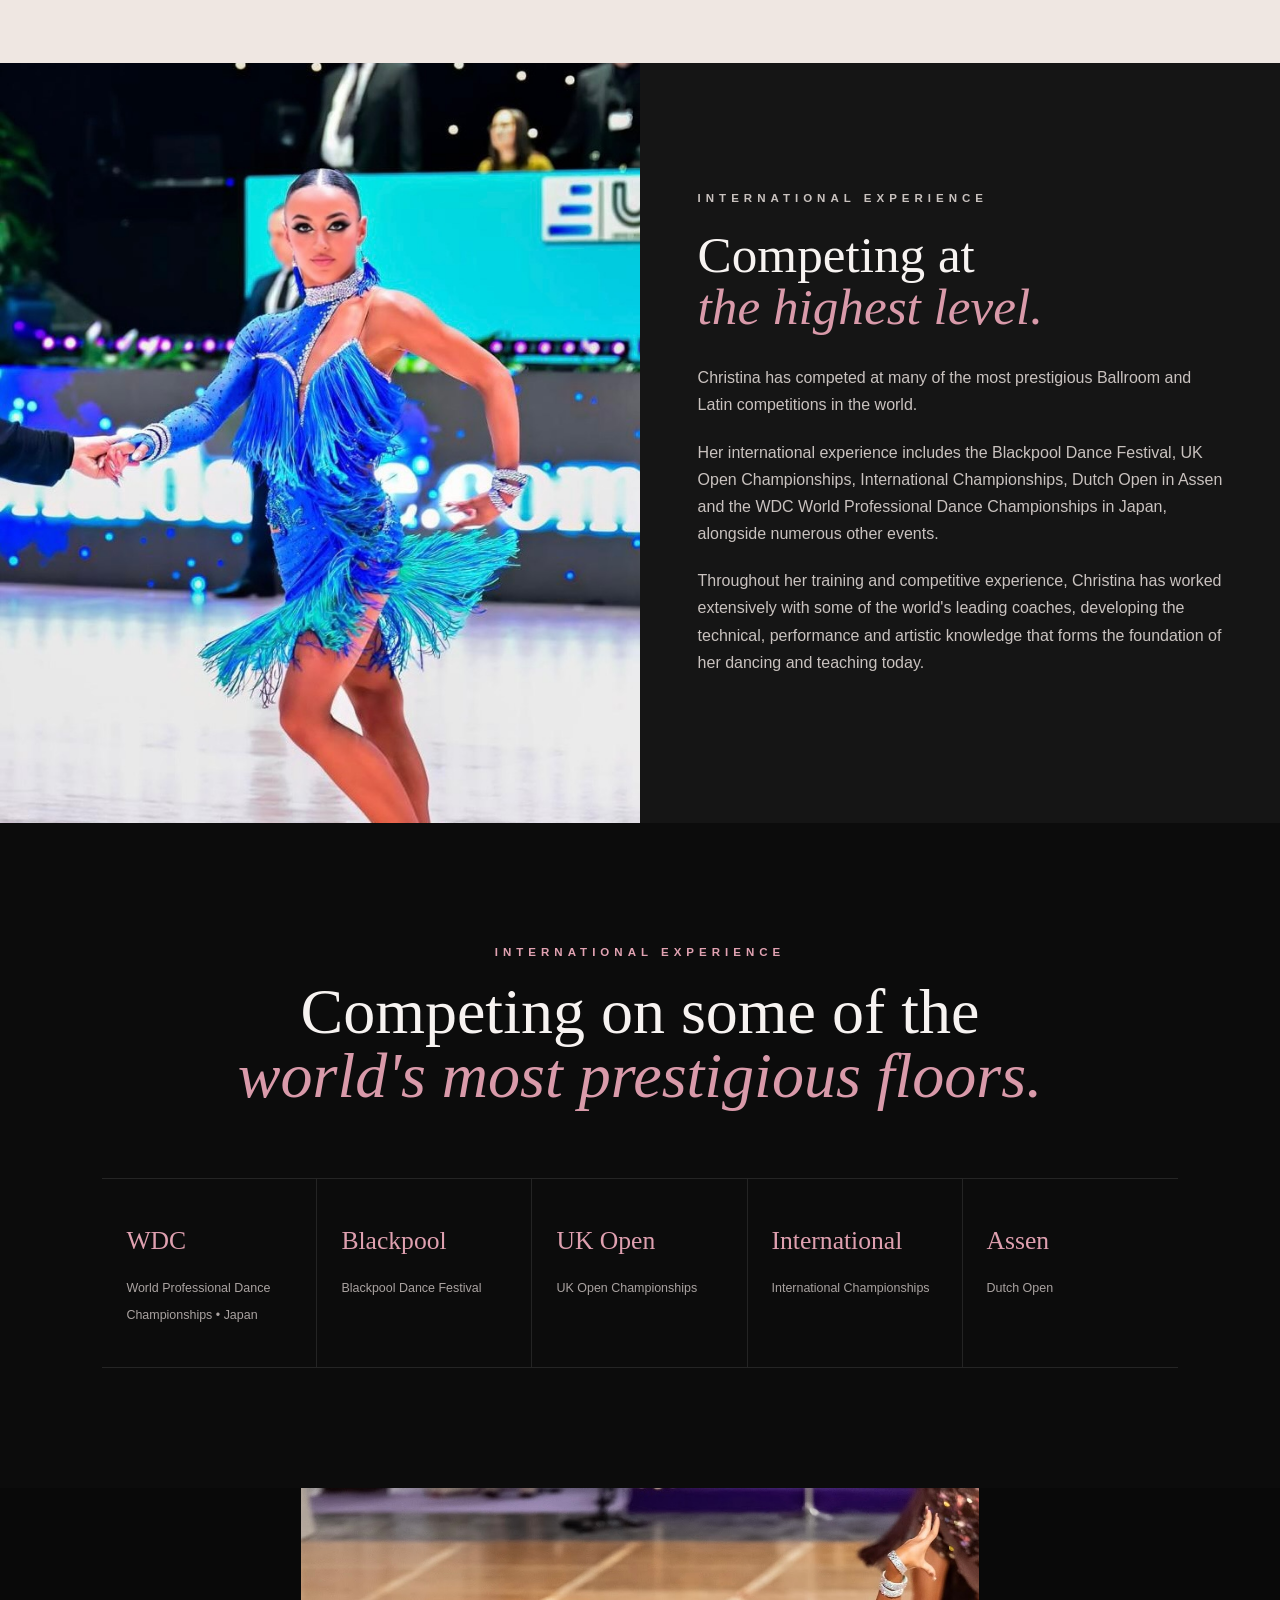
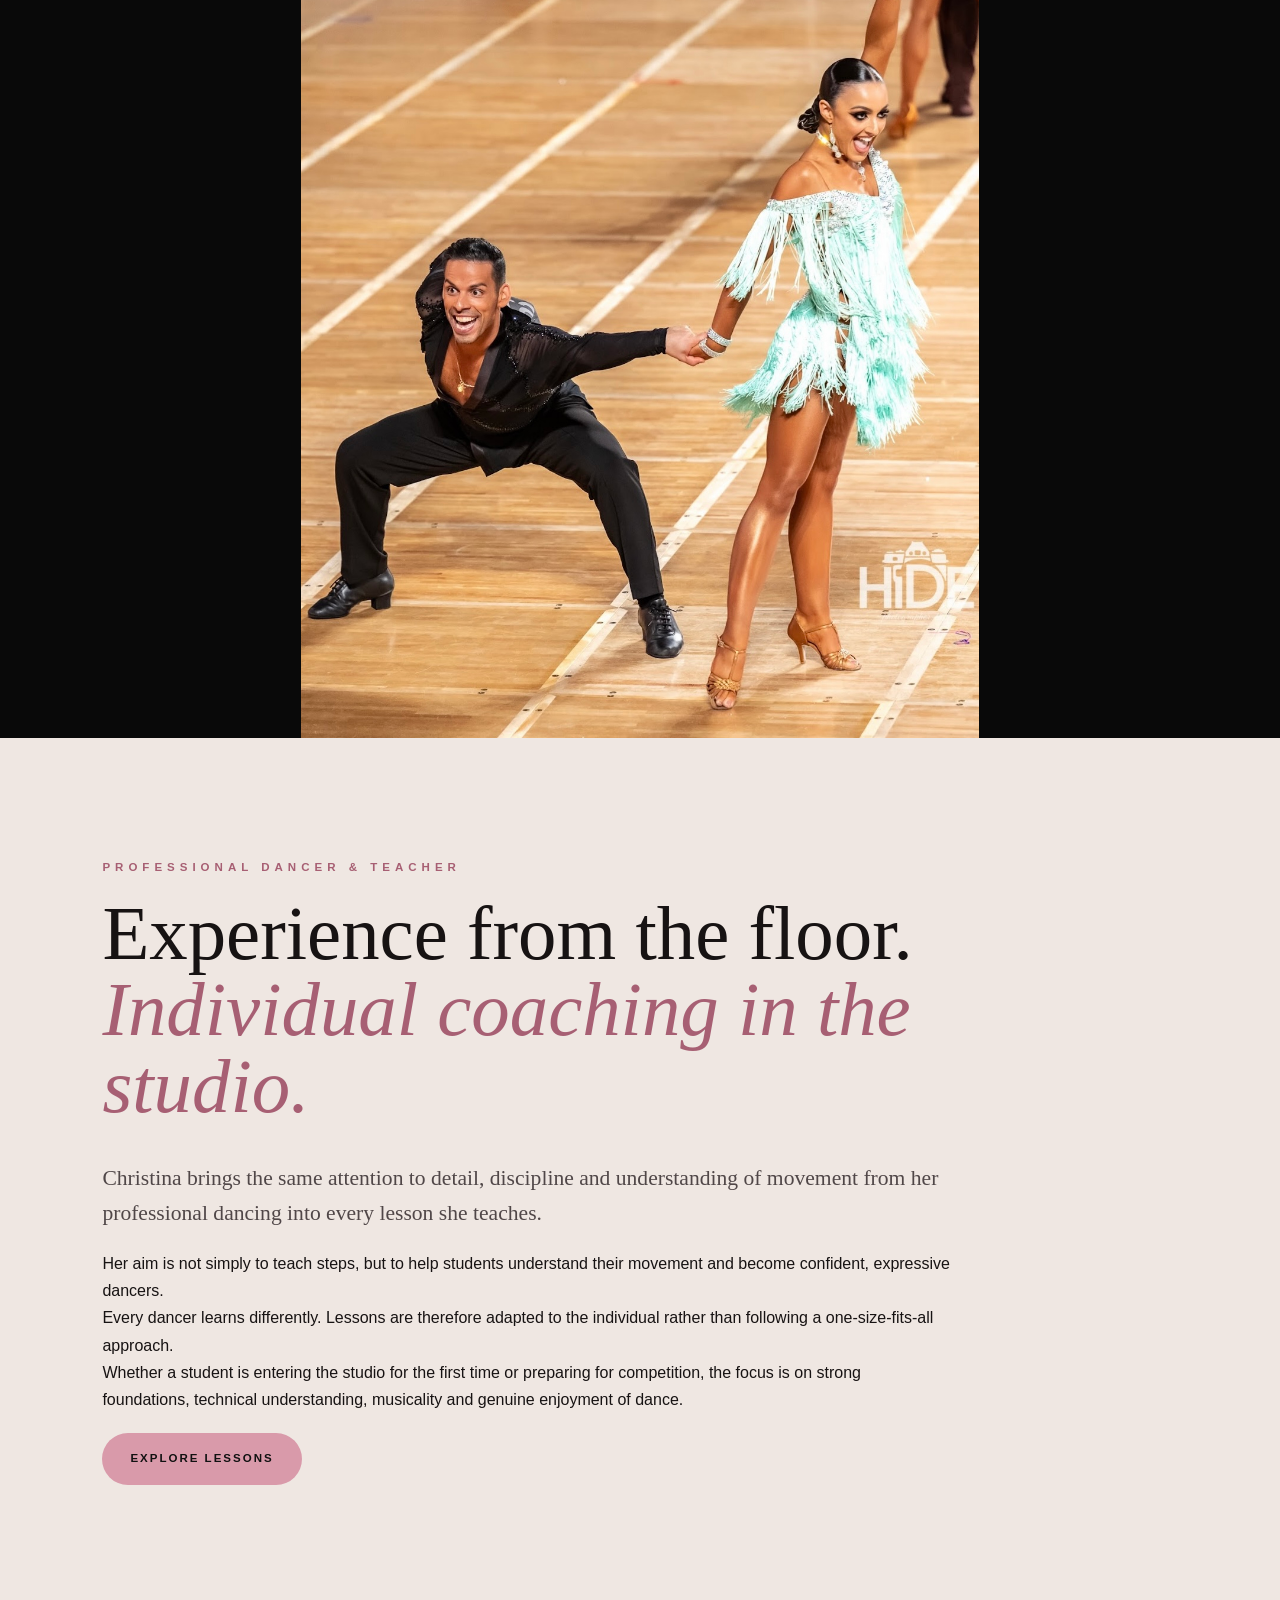
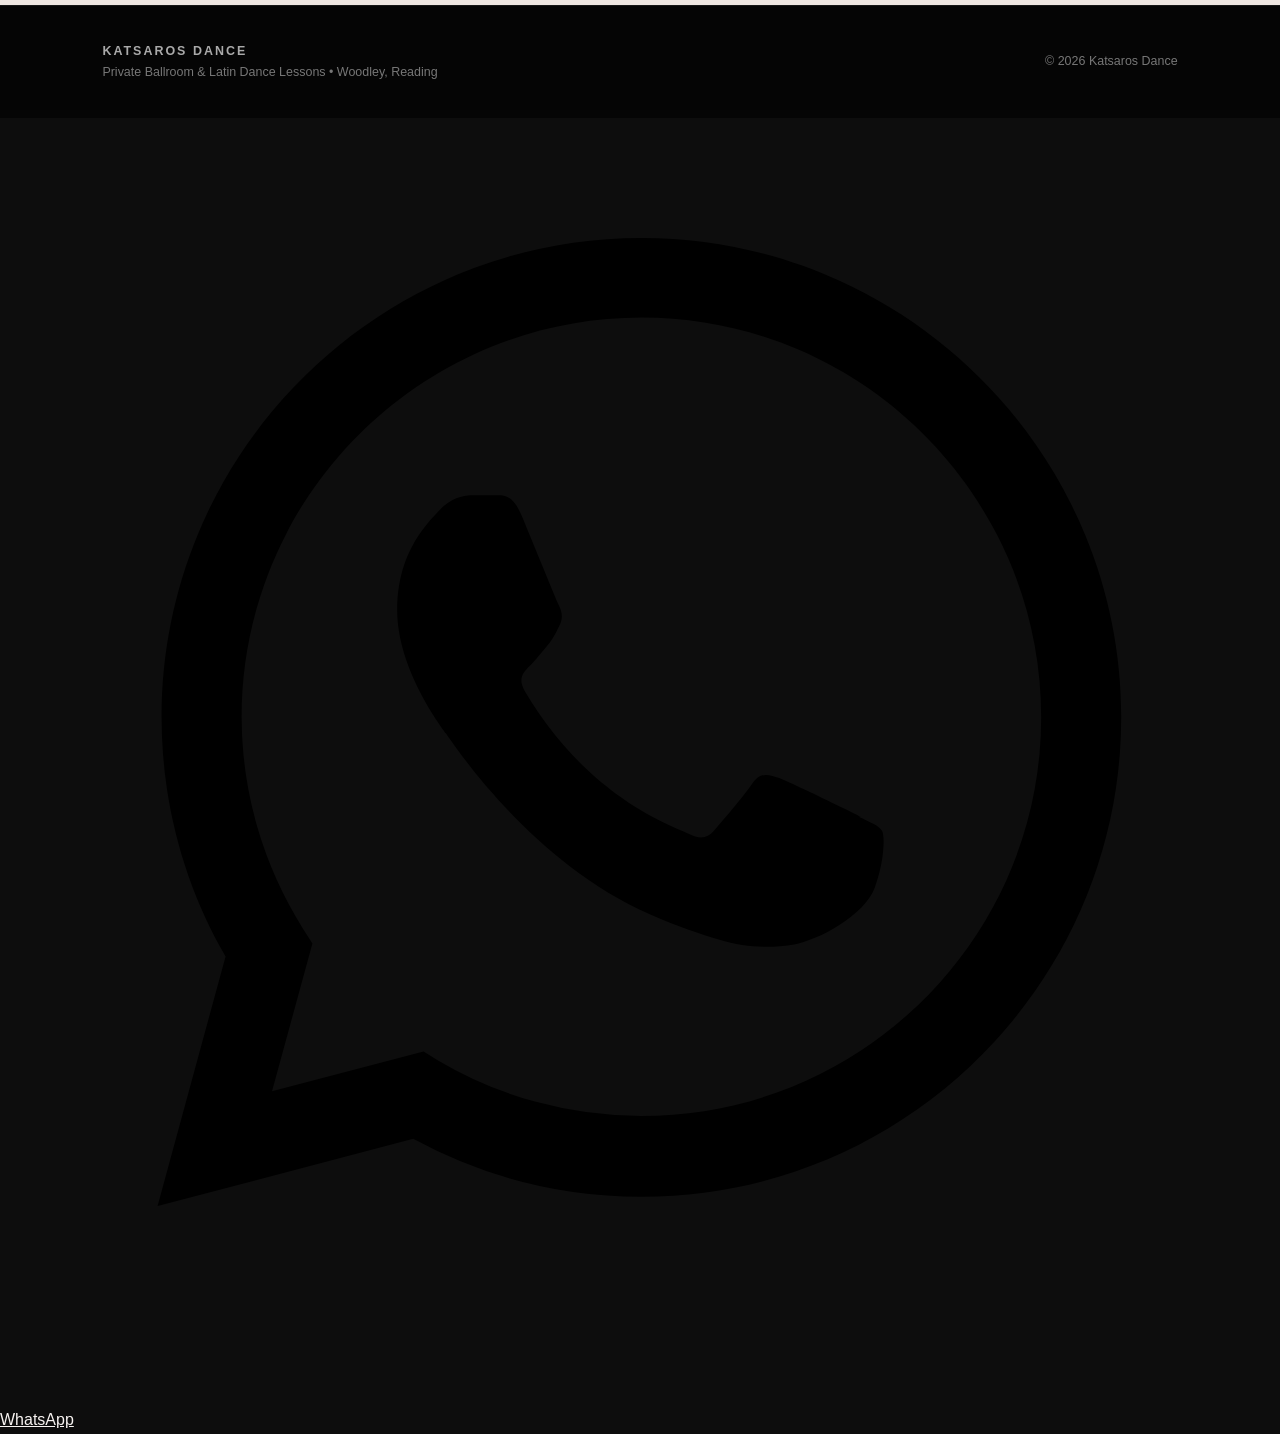
==== commit 0398dc45: "Add WhatsApp contact link to about.html" ====
--- a/about.html
+++ b/about.html
@@ -275,5 +275,18 @@
 
 </footer>
 
+    <a
+    class="whatsapp-float"
+    href="https://wa.me/447418609492?text=Hi%20Christina%2C%20I%27m%20interested%20in%20dance%20lessons%20and%20would%20like%20some%20more%20information."
+    target="_blank"
+    rel="noopener noreferrer"
+    aria-label="Contact Katsaros Dance on WhatsApp"
+>
+    <svg viewBox="0 0 32 32" aria-hidden="true">
+        <path d="M16.04 3C9.42 3 4.04 8.37 4.04 14.98c0 2.11.55 4.17 1.6 5.98L3.94 27.2l6.39-1.68a12 12 0 0 0 5.7 1.45h.01c6.61 0 11.99-5.38 11.99-11.99C28.03 8.37 22.65 3 16.04 3Zm0 21.95h-.01a9.96 9.96 0 0 1-5.08-1.39l-.36-.22-3.79.99 1.01-3.69-.24-.38a9.94 9.94 0 0 1-1.53-5.28c0-5.51 4.49-9.99 10-9.99 5.51 0 9.99 4.48 9.99 9.99 0 5.51-4.48 9.97-9.99 9.97Zm5.48-7.48c-.3-.15-1.77-.87-2.04-.97-.28-.1-.48-.15-.68.15-.2.3-.78.97-.95 1.17-.18.2-.35.22-.65.07-.3-.15-1.27-.47-2.42-1.5a9.05 9.05 0 0 1-1.67-2.08c-.17-.3-.02-.46.13-.61.14-.13.3-.35.45-.52.15-.18.2-.3.3-.5.1-.2.05-.37-.03-.52-.07-.15-.67-1.62-.92-2.22-.24-.58-.49-.5-.68-.51h-.58c-.2 0-.52.08-.8.38-.27.3-1.05 1.02-1.05 2.49 0 1.47 1.08 2.89 1.22 3.09.15.2 2.11 3.22 5.11 4.52.71.31 1.27.49 1.71.63.72.23 1.37.2 1.88.12.58-.09 1.77-.72 2.02-1.42.25-.7.25-1.3.18-1.42-.08-.13-.28-.2-.58-.35Z"/>
+    </svg>
+
+    <span>WhatsApp</span>
+</a>
 </body>
 </html>
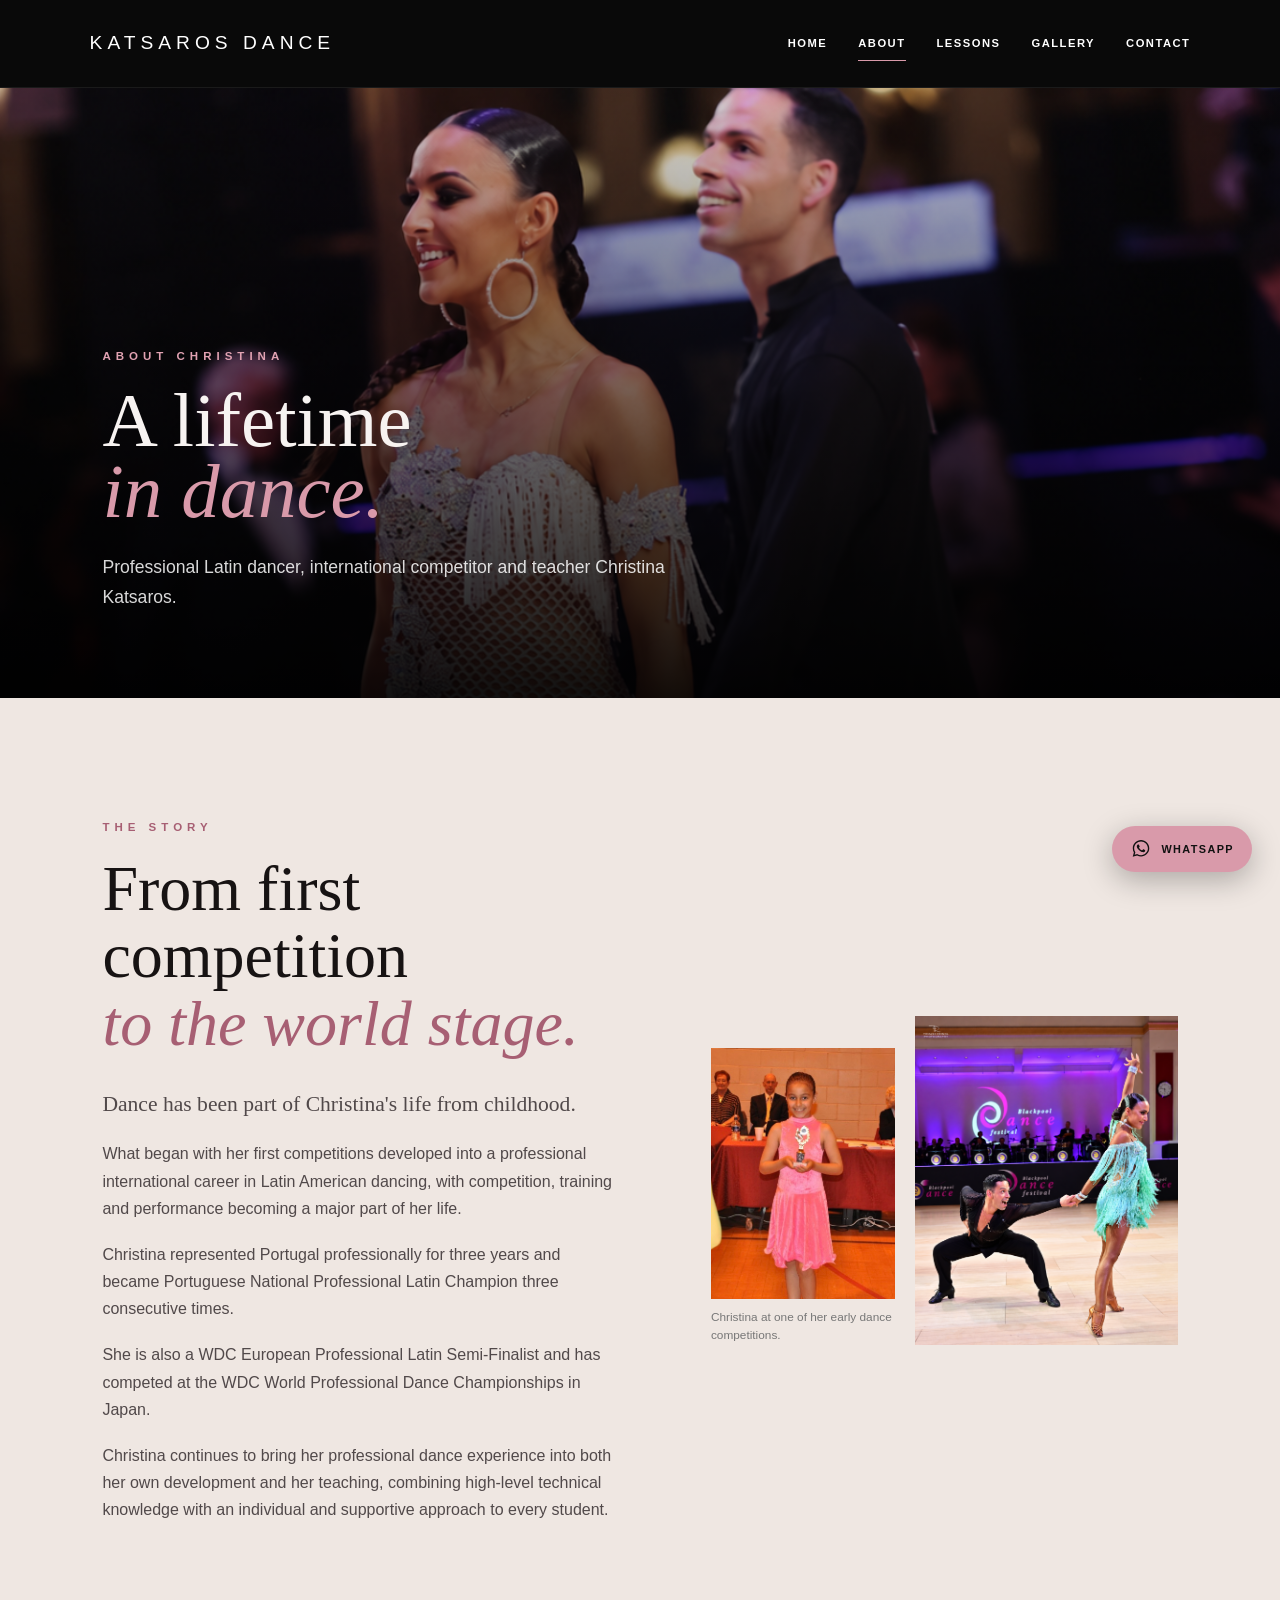
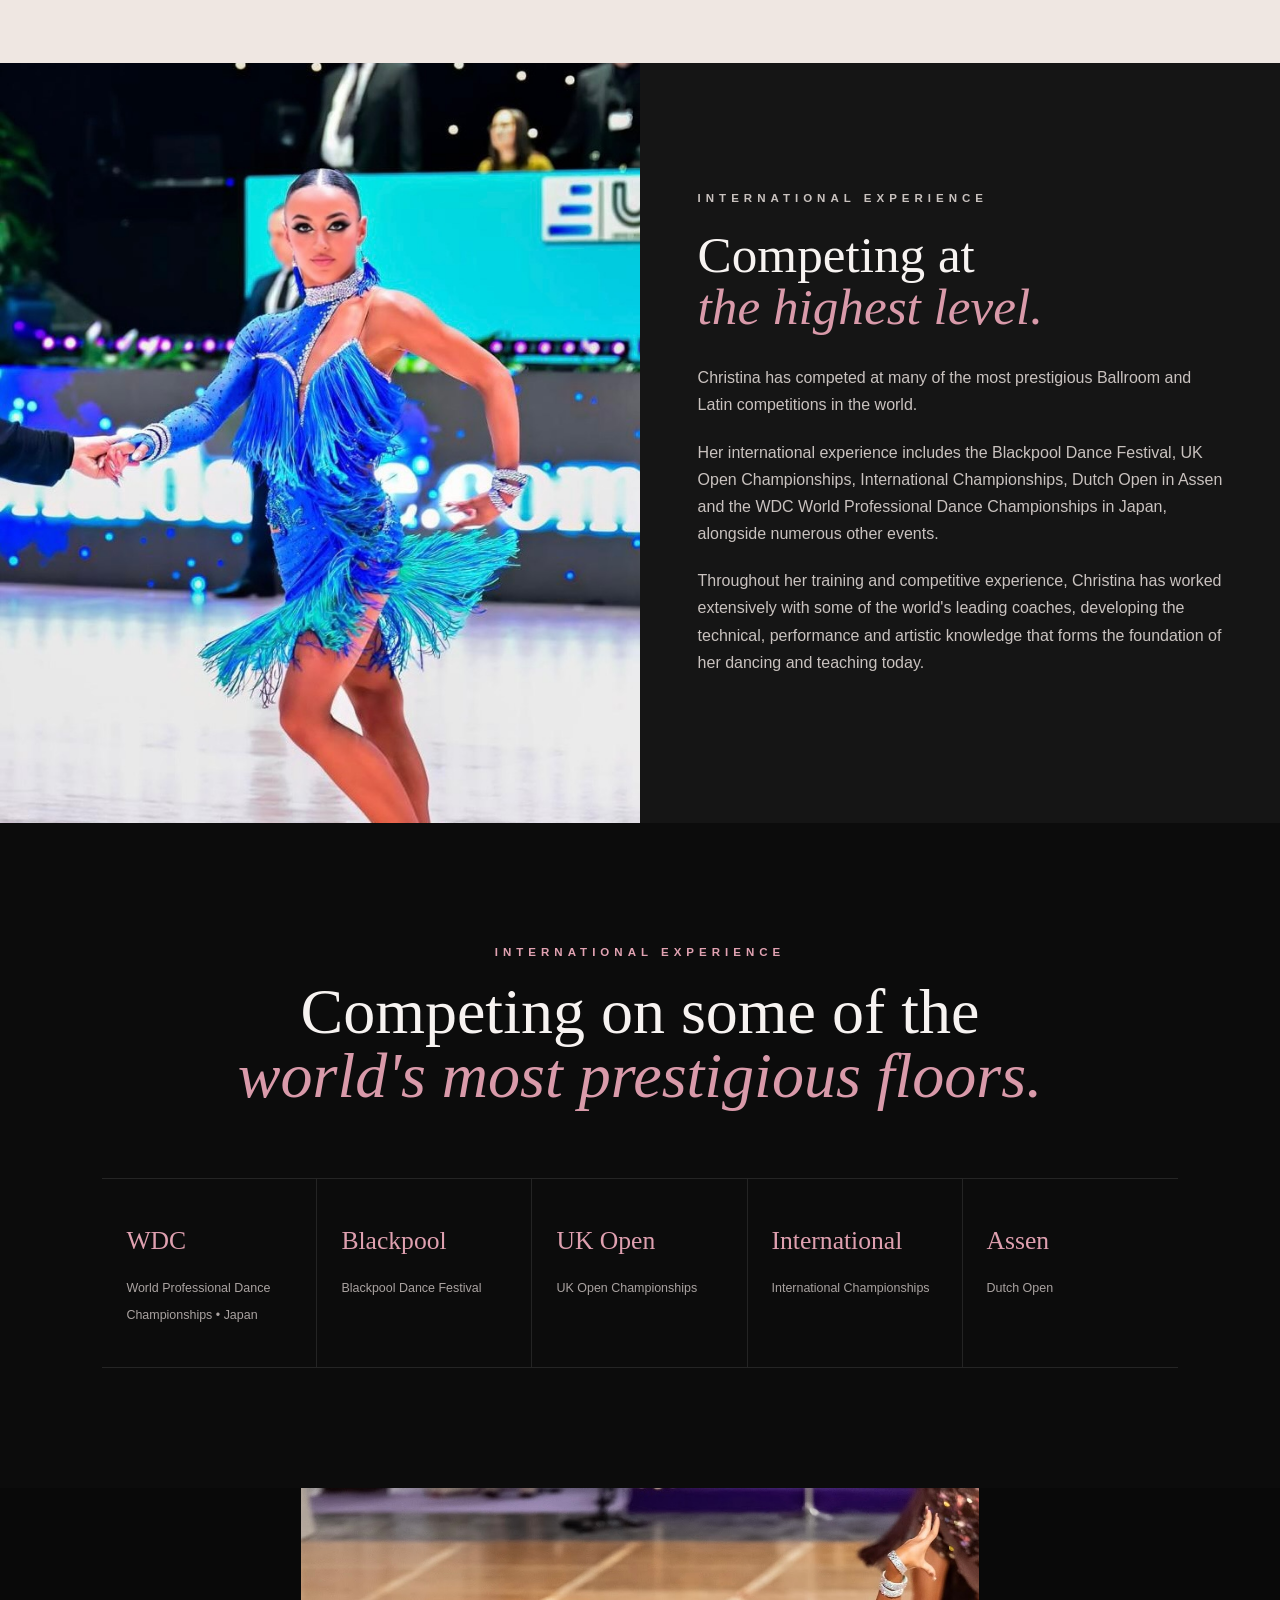
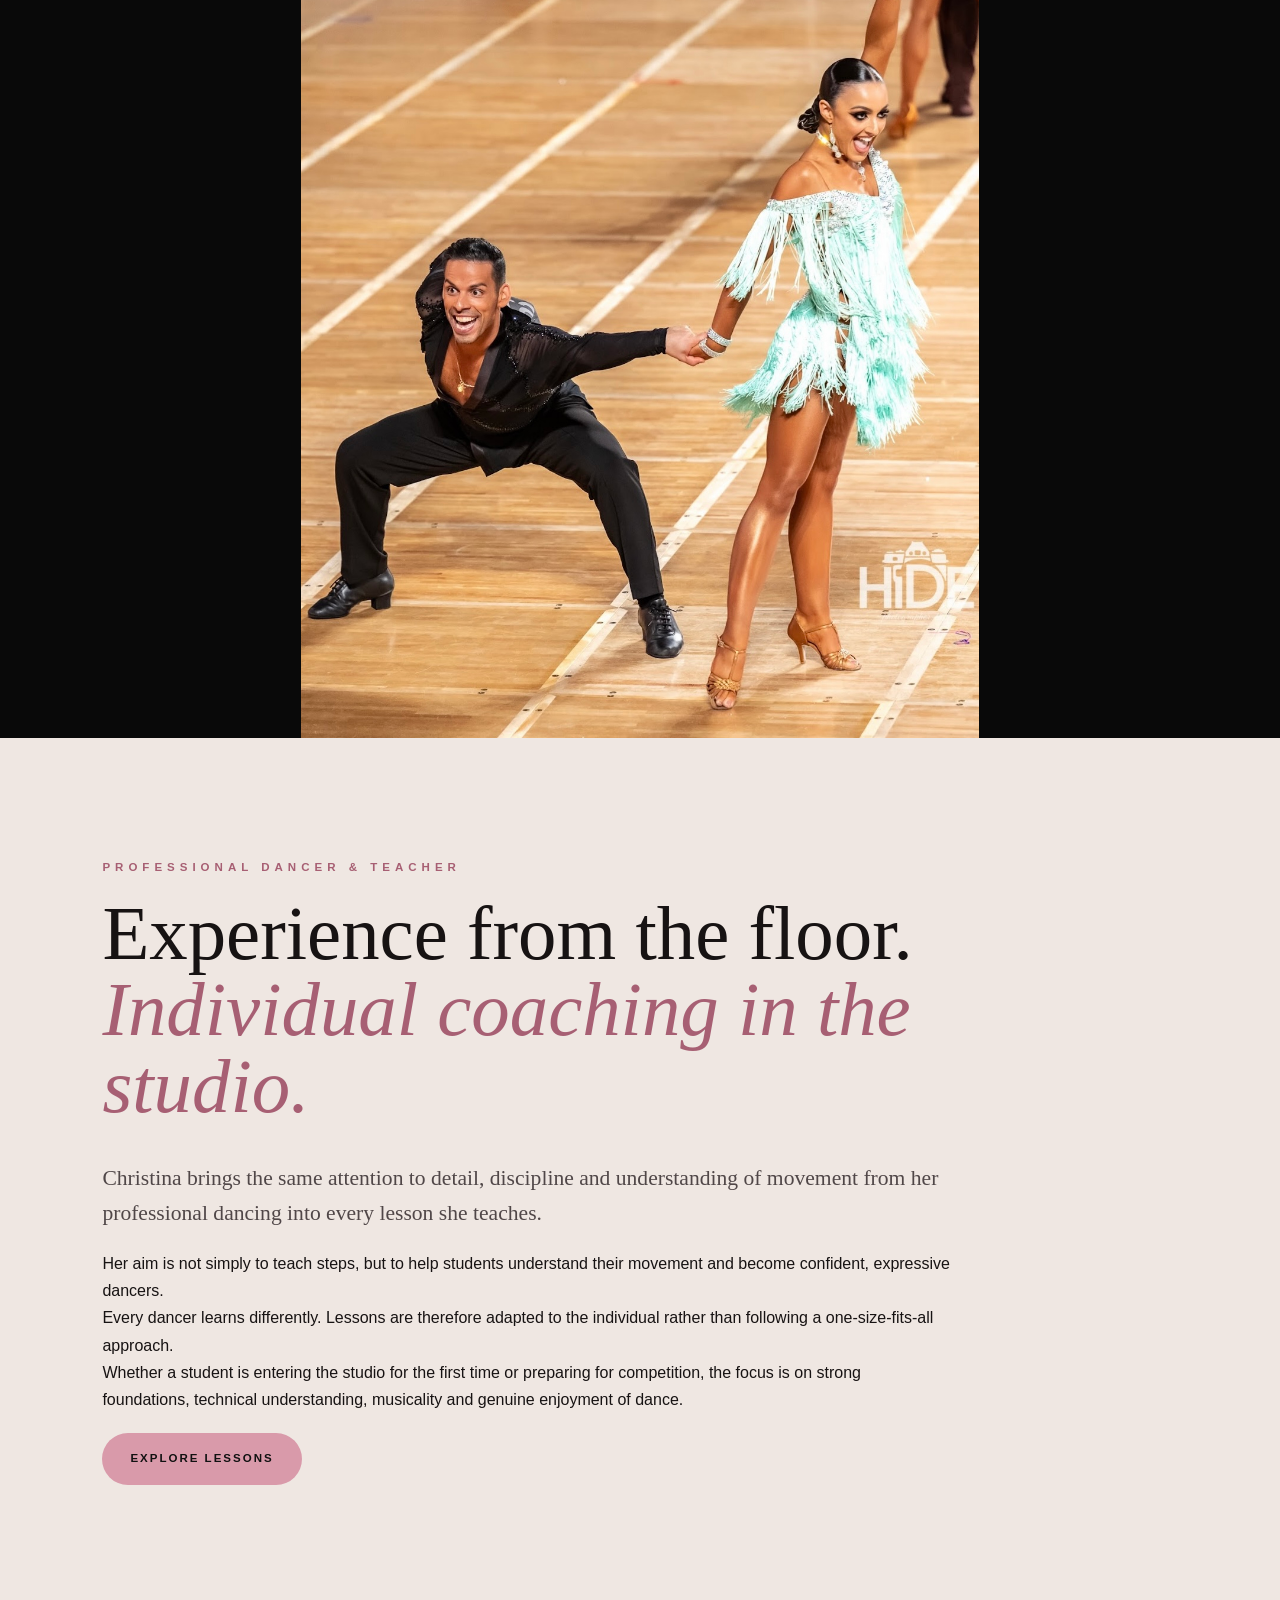
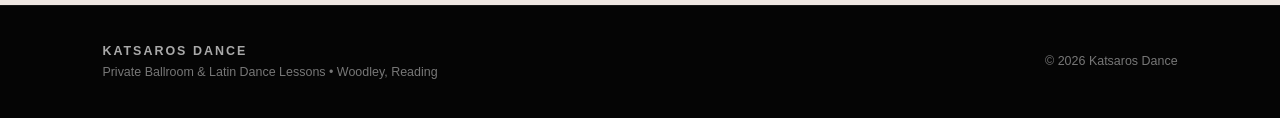
==== commit 28a2554a: "Update stylesheet link to include version query" ====
--- a/about.html
+++ b/about.html
@@ -10,7 +10,7 @@
     <meta name="description"
         content="Learn about professional Latin dancer and teacher Christina Katsaros, 3x Portuguese National Champion and WDC European Semi-Finalist.">
 
-    <link rel="stylesheet" href="style.css">
+    <link rel="stylesheet" href="style.css?v=2">
 </head>
 
 <body>
--- a/style.css
+++ b/style.css
@@ -1612,3 +1612,82 @@
     }
 
 }
+
+/* ========================================
+   WHATSAPP BUTTON
+   ======================================== */
+
+.whatsapp-float {
+    position: fixed;
+    right: 28px;
+    bottom: 28px;
+    z-index: 9999;
+
+    display: flex;
+    align-items: center;
+    gap: 9px;
+
+    padding: 12px 18px;
+
+    background: #d99aaa;
+    color: #111;
+
+    border-radius: 40px;
+
+    text-decoration: none;
+
+    text-transform: uppercase;
+    letter-spacing: 1.4px;
+
+    font-size: .68rem;
+    font-weight: 700;
+
+    box-shadow: 0 8px 30px rgba(0,0,0,.28);
+
+    transition:
+        transform .2s ease,
+        background .2s ease;
+}
+
+.whatsapp-float svg {
+    width: 22px;
+    height: 22px;
+
+    fill: currentColor;
+    flex-shrink: 0;
+}
+
+.whatsapp-float:hover {
+    transform: translateY(-3px);
+    background: #e4a9b8;
+}
+
+
+/* MOBILE WHATSAPP BUTTON */
+
+@media (max-width: 768px) {
+
+    .whatsapp-float {
+        right: 18px;
+        bottom: 18px;
+
+        width: 54px;
+        height: 54px;
+
+        padding: 0;
+
+        justify-content: center;
+
+        border-radius: 50%;
+    }
+
+    .whatsapp-float svg {
+        width: 27px;
+        height: 27px;
+    }
+
+    .whatsapp-float span {
+        display: none;
+    }
+
+}
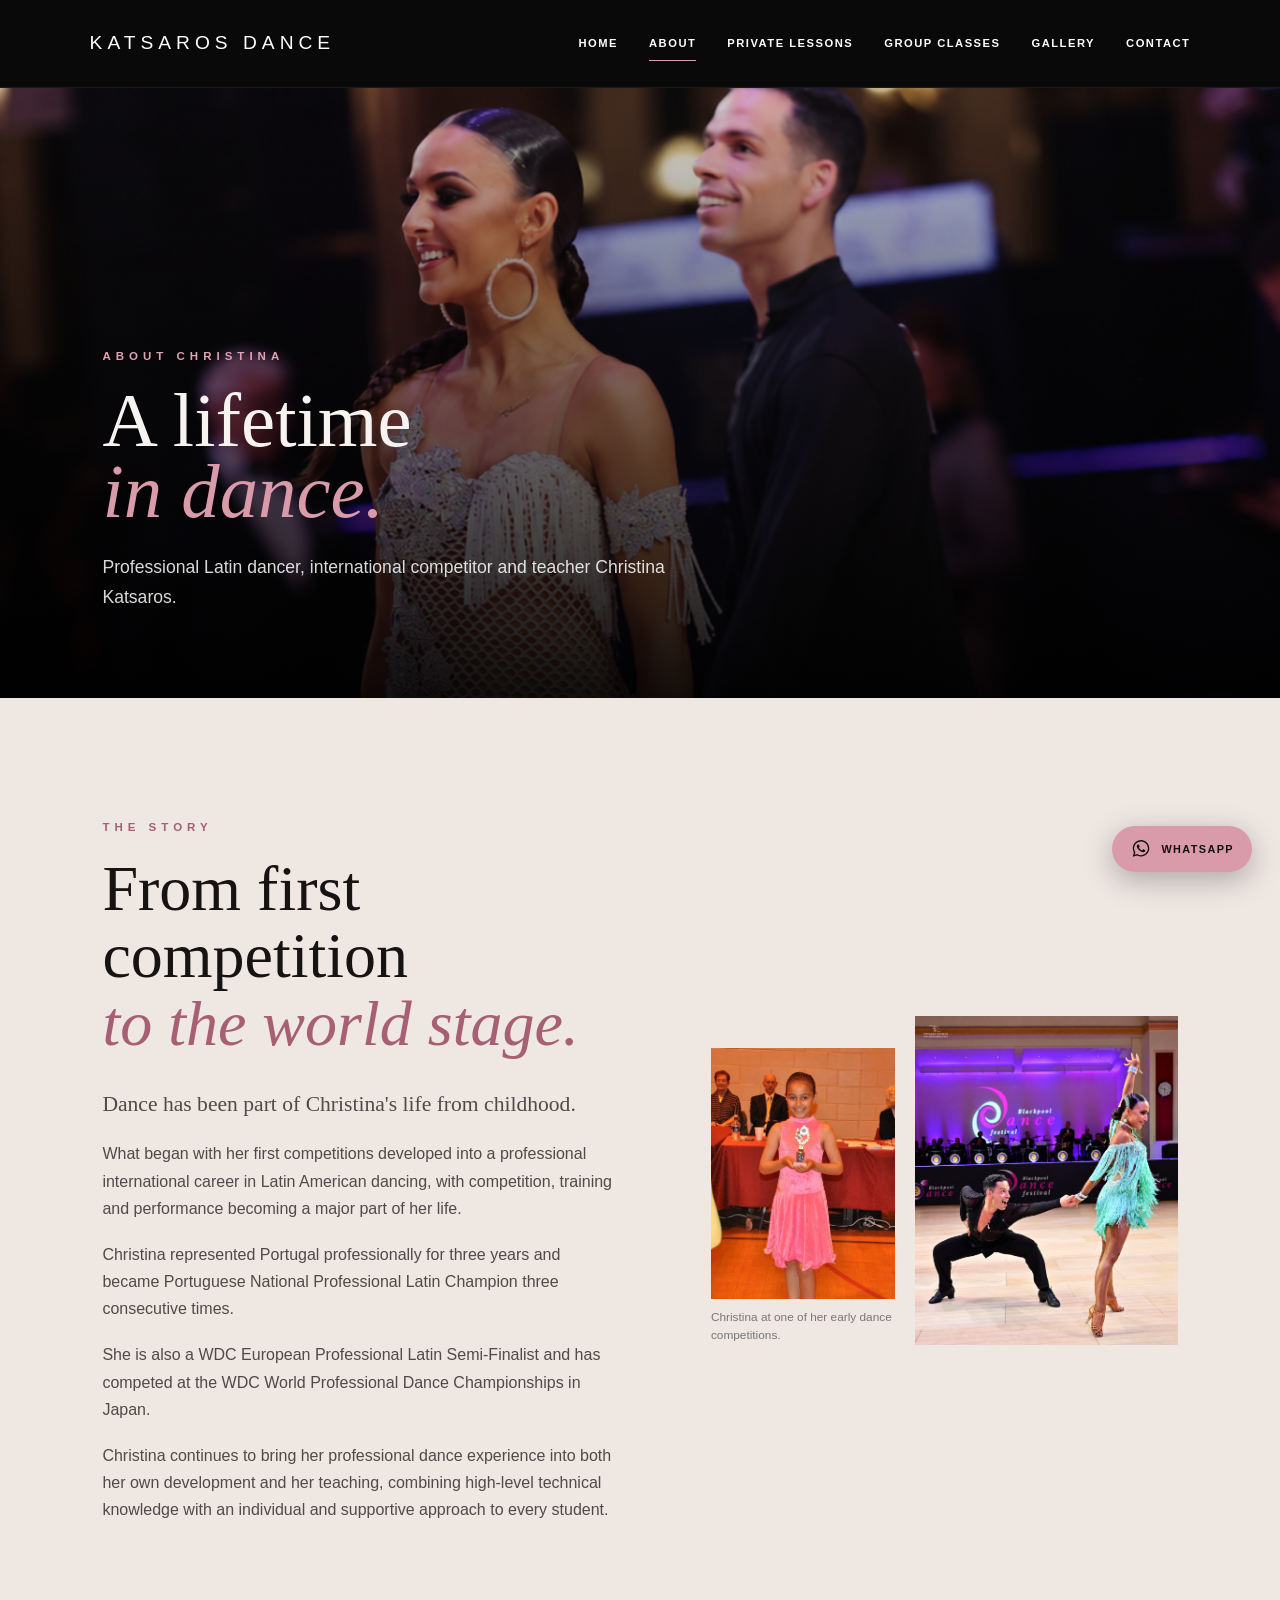
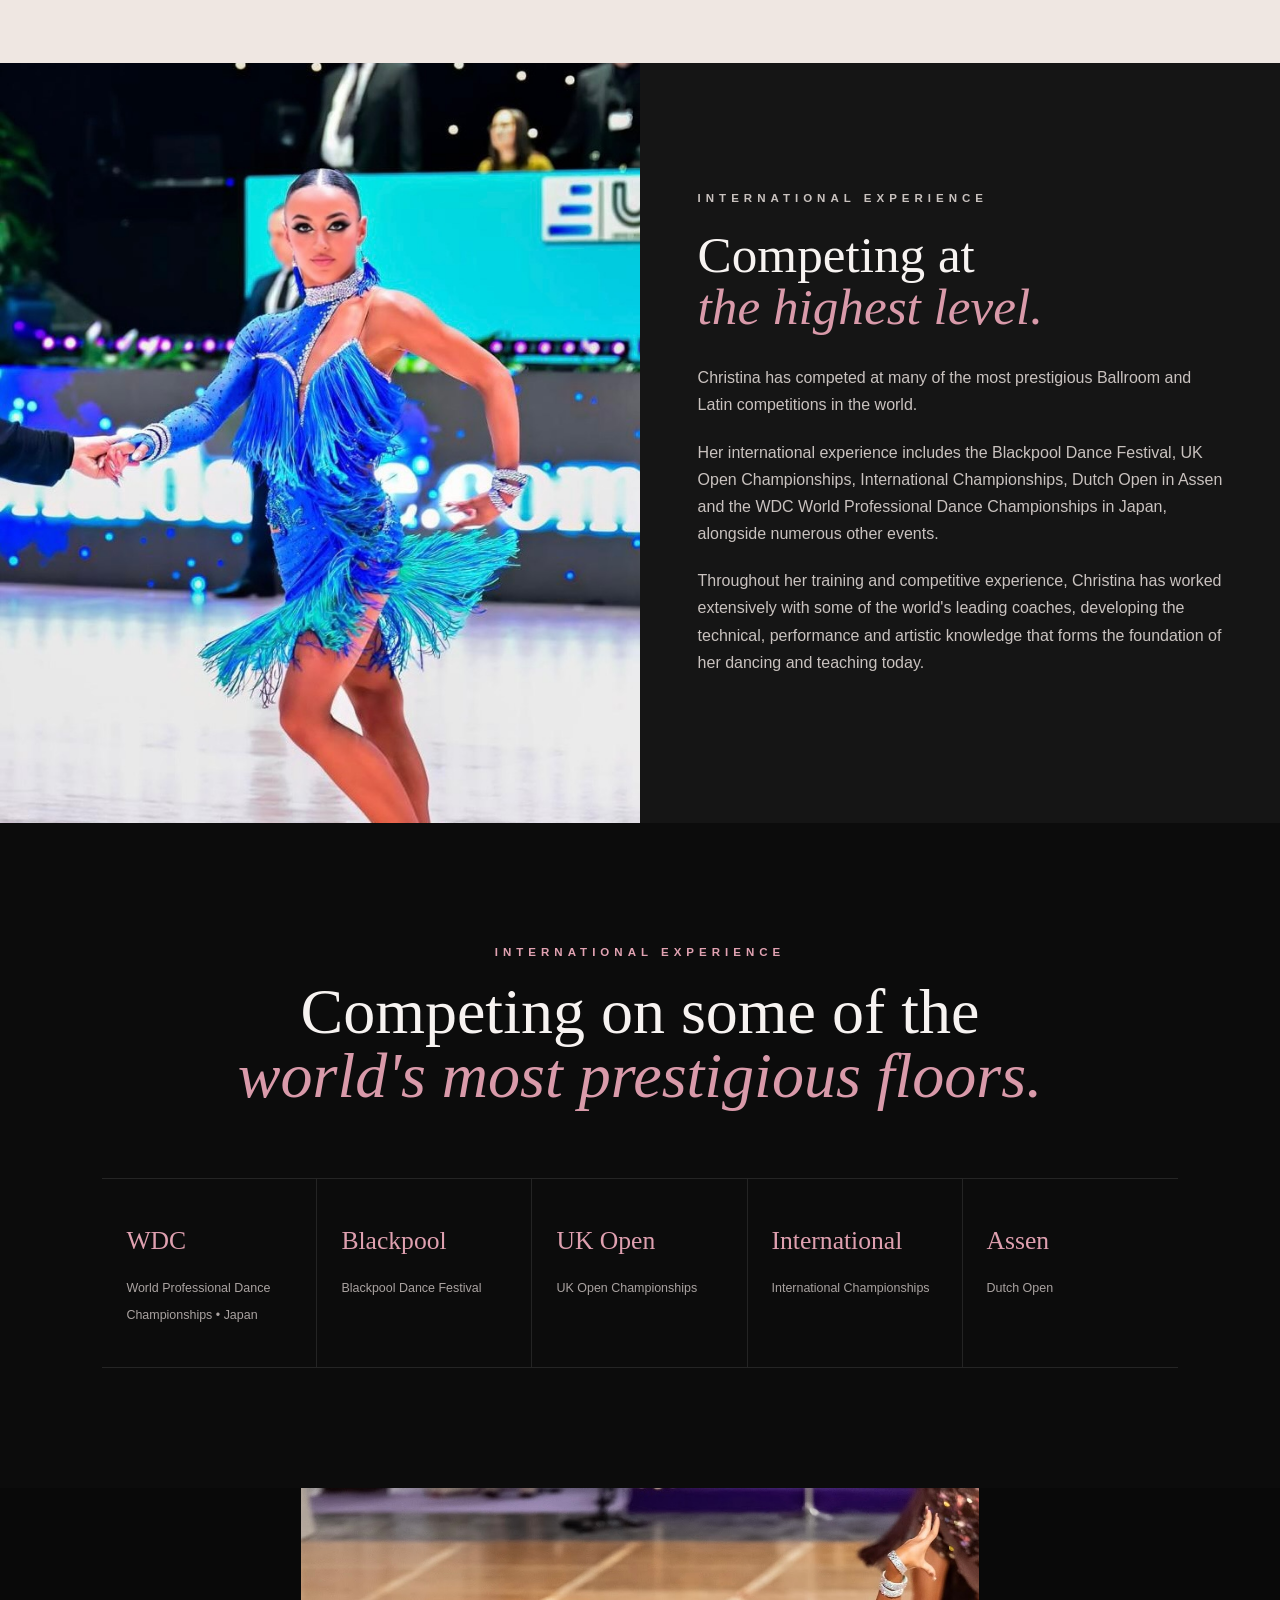
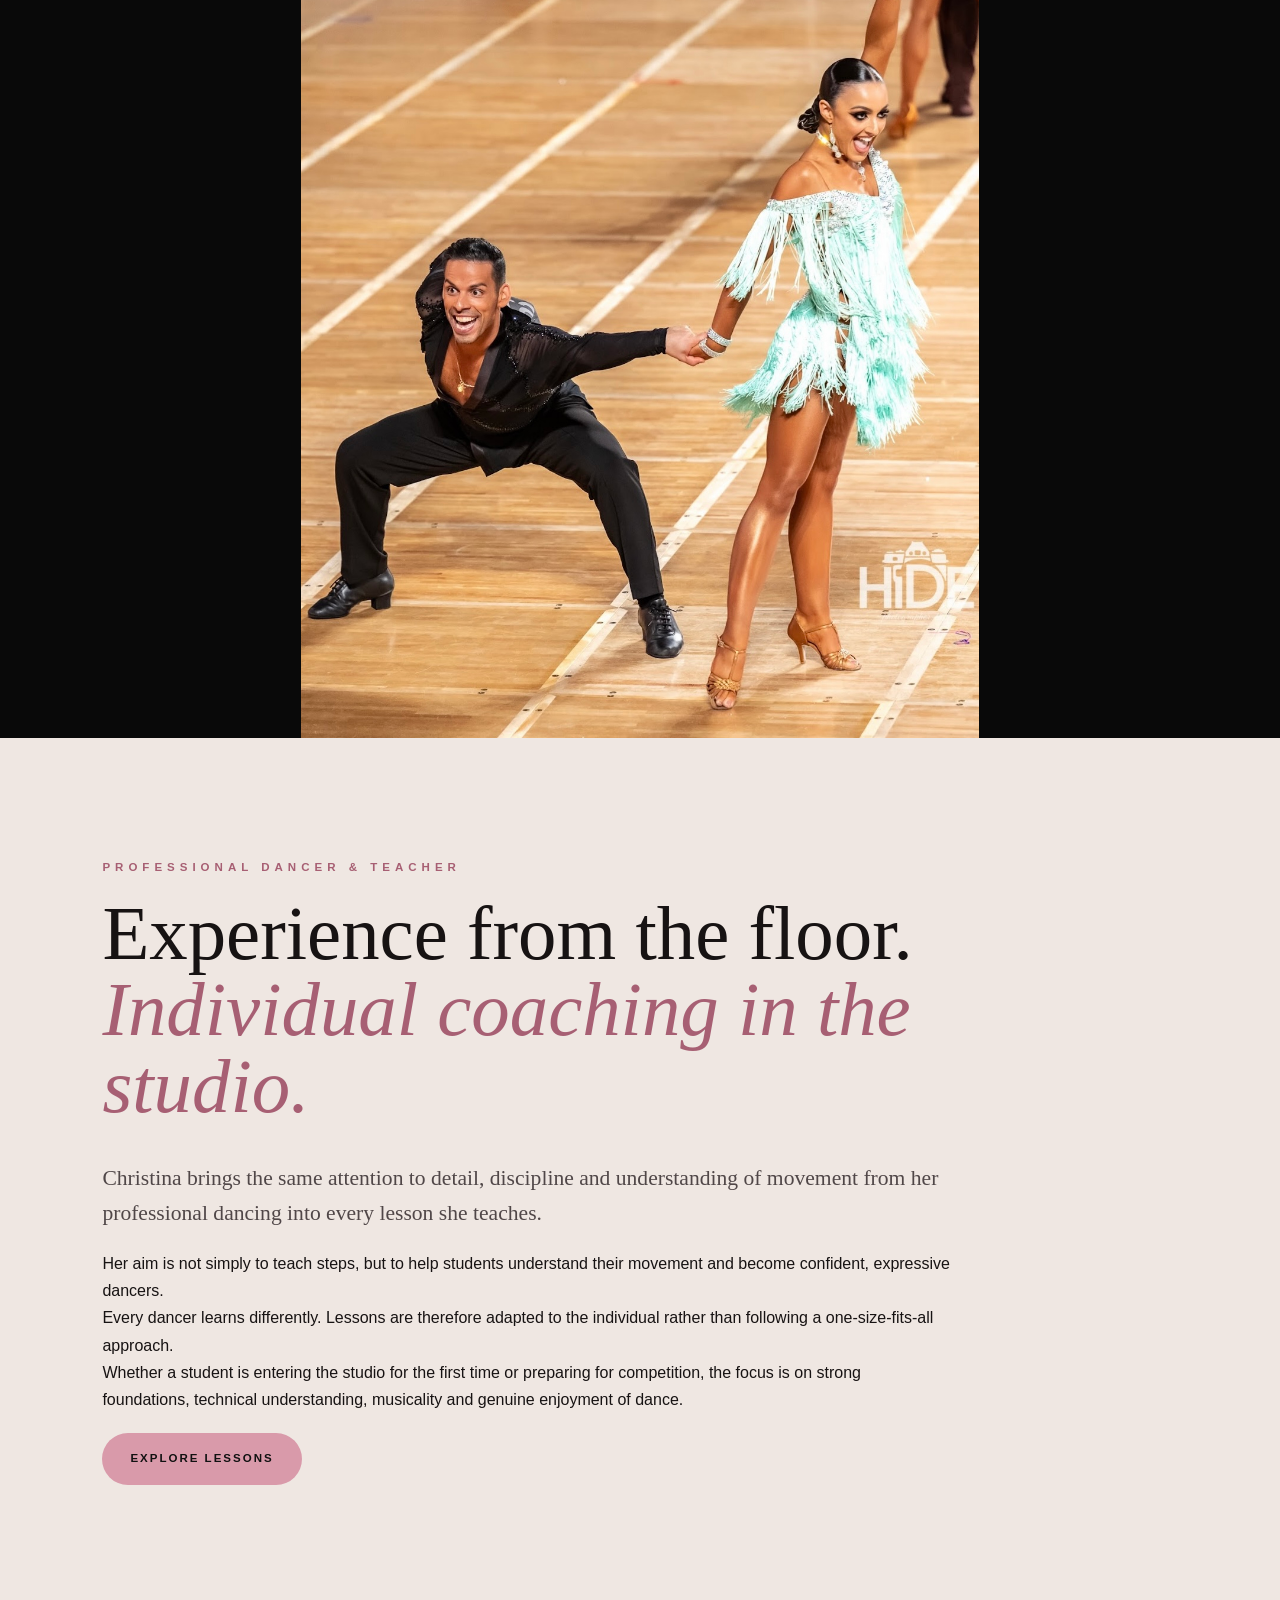
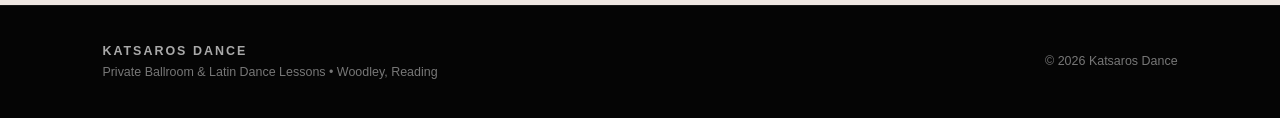
==== commit d1f7ac5d: "Update navigation links in about.html" ====
--- a/about.html
+++ b/about.html
@@ -22,7 +22,8 @@
     <nav>
         <a href="index.html">Home</a>
         <a class="active" href="about.html">About</a>
-        <a href="lessons.html">Lessons</a>
+        <a href="lessons.html">Private Lessons</a>
+        <a href="group-classes.html">Group Classes</a>
         <a href="gallery.html">Gallery</a>
         <a href="contact.html">Contact</a>
     </nav>
--- a/style.css
+++ b/style.css
@@ -1691,3 +1691,211 @@
     }
 
 }
+
+/* ========================================
+   GROUP CLASSES PAGE
+   ======================================== */
+
+.group-hero {
+    padding: 125px 8% 100px;
+    background: #0a0a0a;
+    text-align: center;
+}
+
+.group-hero > div {
+    max-width: 900px;
+    margin: 0 auto;
+}
+
+.group-hero h1 {
+    font-size: clamp(4rem, 7vw, 7rem);
+    font-weight: 400;
+    line-height: .95;
+    margin-bottom: 28px;
+}
+
+.group-hero p:last-child {
+    max-width: 650px;
+    margin: 0 auto;
+    color: #aaa3a1;
+    font-size: 1.05rem;
+}
+
+
+.group-class-feature {
+    padding: 110px 8%;
+
+    display: grid;
+    grid-template-columns: .9fr 1.1fr;
+
+    gap: 90px;
+    align-items: center;
+}
+
+.group-class-copy h2 {
+    font-size: clamp(3.5rem, 6vw, 5.8rem);
+    font-weight: 400;
+    line-height: .95;
+    margin-bottom: 30px;
+}
+
+.group-class-copy > p:not(.eyebrow) {
+    color: #51494a;
+    margin-bottom: 18px;
+}
+
+.group-class-copy .large-copy {
+    color: #51494a;
+}
+
+.class-details {
+    margin: 38px 0;
+
+    border-top: 1px solid rgba(0,0,0,.15);
+}
+
+.class-details > div {
+    padding: 18px 0;
+
+    border-bottom: 1px solid rgba(0,0,0,.15);
+}
+
+.class-details span {
+    display: block;
+
+    color: #a75f73;
+
+    text-transform: uppercase;
+    letter-spacing: 2px;
+
+    font-size: .67rem;
+    font-weight: 700;
+
+    margin-bottom: 4px;
+}
+
+.class-details strong {
+    display: block;
+
+    color: #272020;
+
+    font-family: Georgia, "Times New Roman", serif;
+    font-size: 1.05rem;
+    font-weight: 400;
+
+    line-height: 1.5;
+}
+
+
+.group-poster {
+    max-width: 650px;
+    margin: 0 auto;
+
+    box-shadow: 0 20px 55px rgba(0,0,0,.16);
+}
+
+.group-poster img {
+    width: 100%;
+    height: auto;
+}
+
+
+.group-dances {
+    padding: 110px 8%;
+    background: #0c0c0c;
+}
+
+.dance-name-grid {
+    display: grid;
+    grid-template-columns: repeat(5, 1fr);
+
+    border-top: 1px solid rgba(255,255,255,.1);
+    border-bottom: 1px solid rgba(255,255,255,.1);
+}
+
+.dance-name-grid div {
+    padding: 38px 18px;
+
+    text-align: center;
+
+    color: #dfa0b0;
+
+    font-family: Georgia, "Times New Roman", serif;
+    font-size: 1.35rem;
+
+    border-right: 1px solid rgba(255,255,255,.1);
+}
+
+.dance-name-grid div:last-child {
+    border-right: none;
+}
+
+
+/* ========================================
+   SIX-ITEM NAVIGATION
+   ======================================== */
+
+@media (min-width: 769px) and (max-width: 1250px) {
+
+    nav {
+        gap: 18px;
+    }
+
+    nav a {
+        font-size: .64rem;
+        letter-spacing: 1.1px;
+    }
+
+}
+
+
+/* ========================================
+   GROUP CLASSES MOBILE
+   ======================================== */
+
+@media (max-width: 768px) {
+
+    .group-hero {
+        padding: 90px 6% 70px;
+    }
+
+    .group-hero h1 {
+        font-size: 3.5rem;
+    }
+
+    .group-class-feature {
+        padding: 75px 6%;
+
+        grid-template-columns: 1fr;
+
+        gap: 55px;
+    }
+
+    .group-class-copy h2 {
+        font-size: 3rem;
+    }
+
+    .group-poster {
+        width: 100%;
+    }
+
+    .group-dances {
+        padding: 80px 6%;
+    }
+
+    .dance-name-grid {
+        grid-template-columns: 1fr;
+    }
+
+    .dance-name-grid div {
+        border-right: none;
+
+        border-bottom:
+            1px solid rgba(255,255,255,.1);
+    }
+
+    .dance-name-grid div:last-child {
+        border-bottom: none;
+    }
+
+}
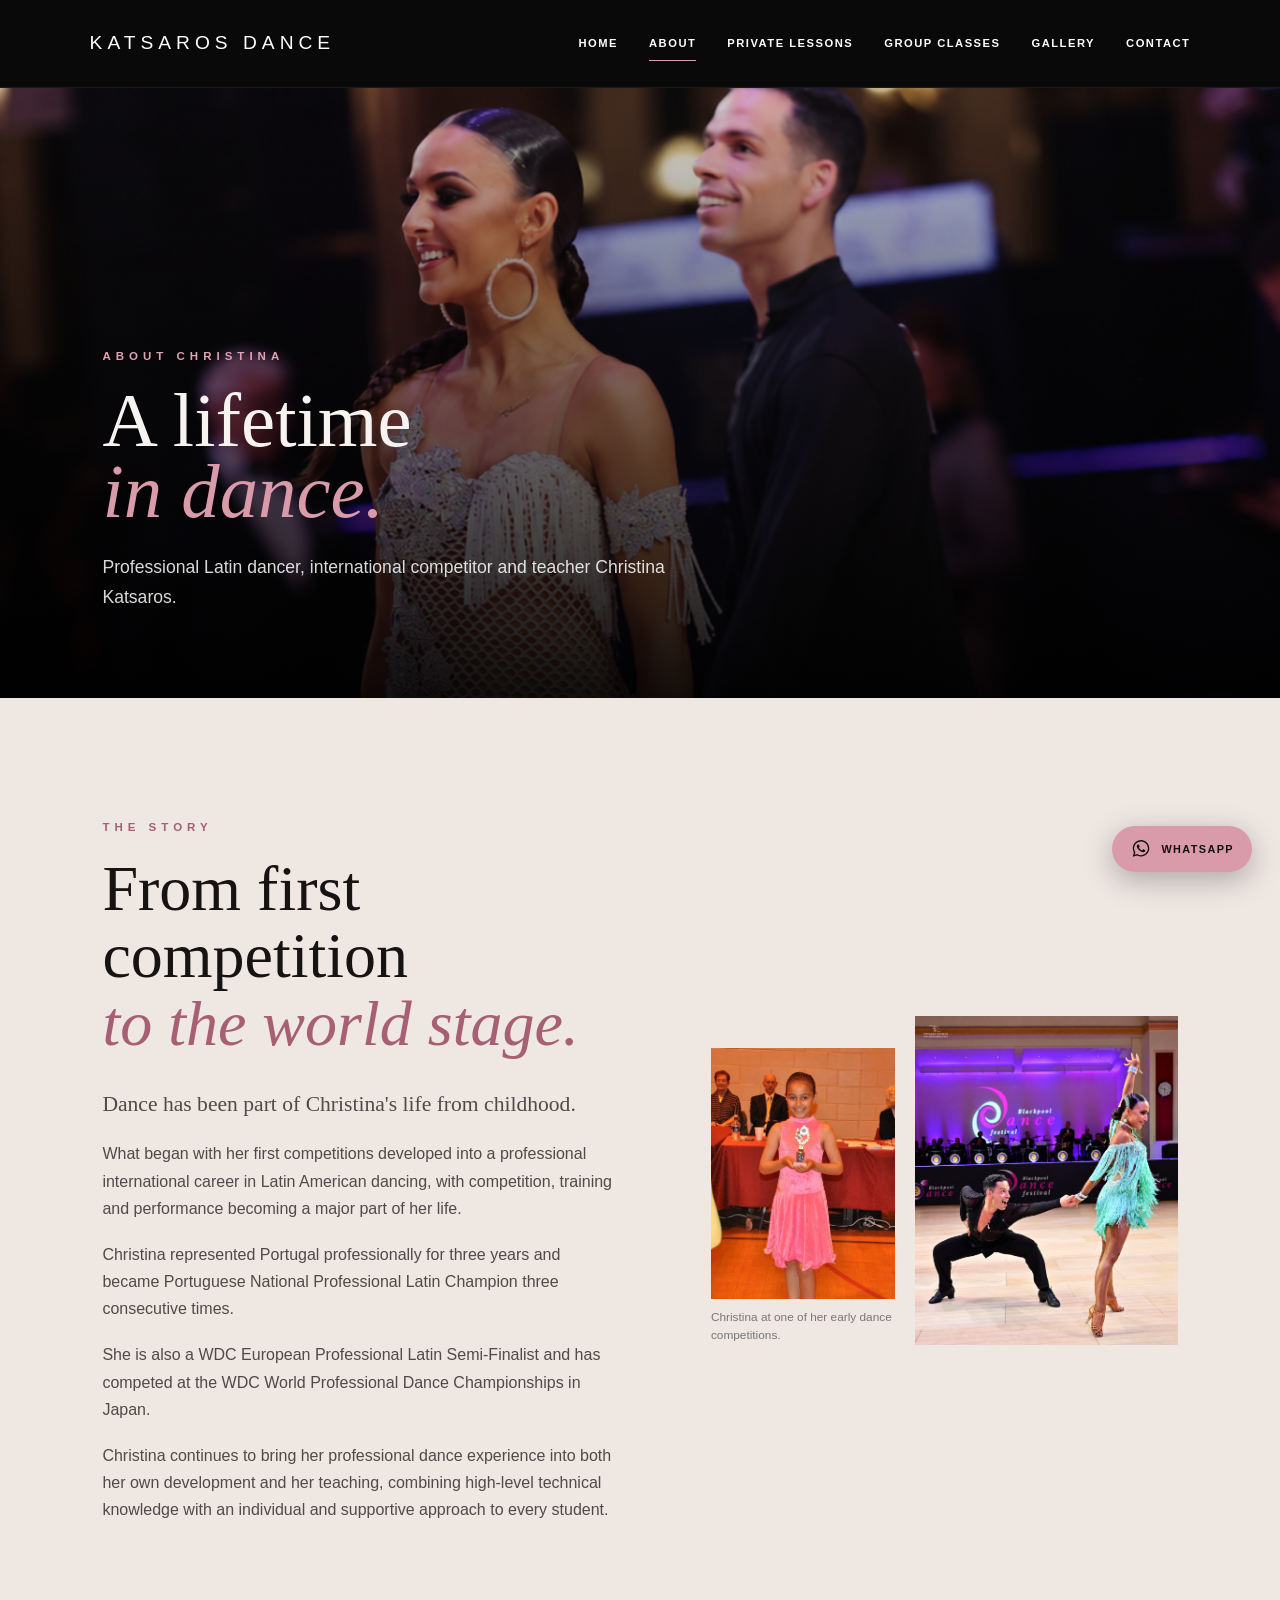
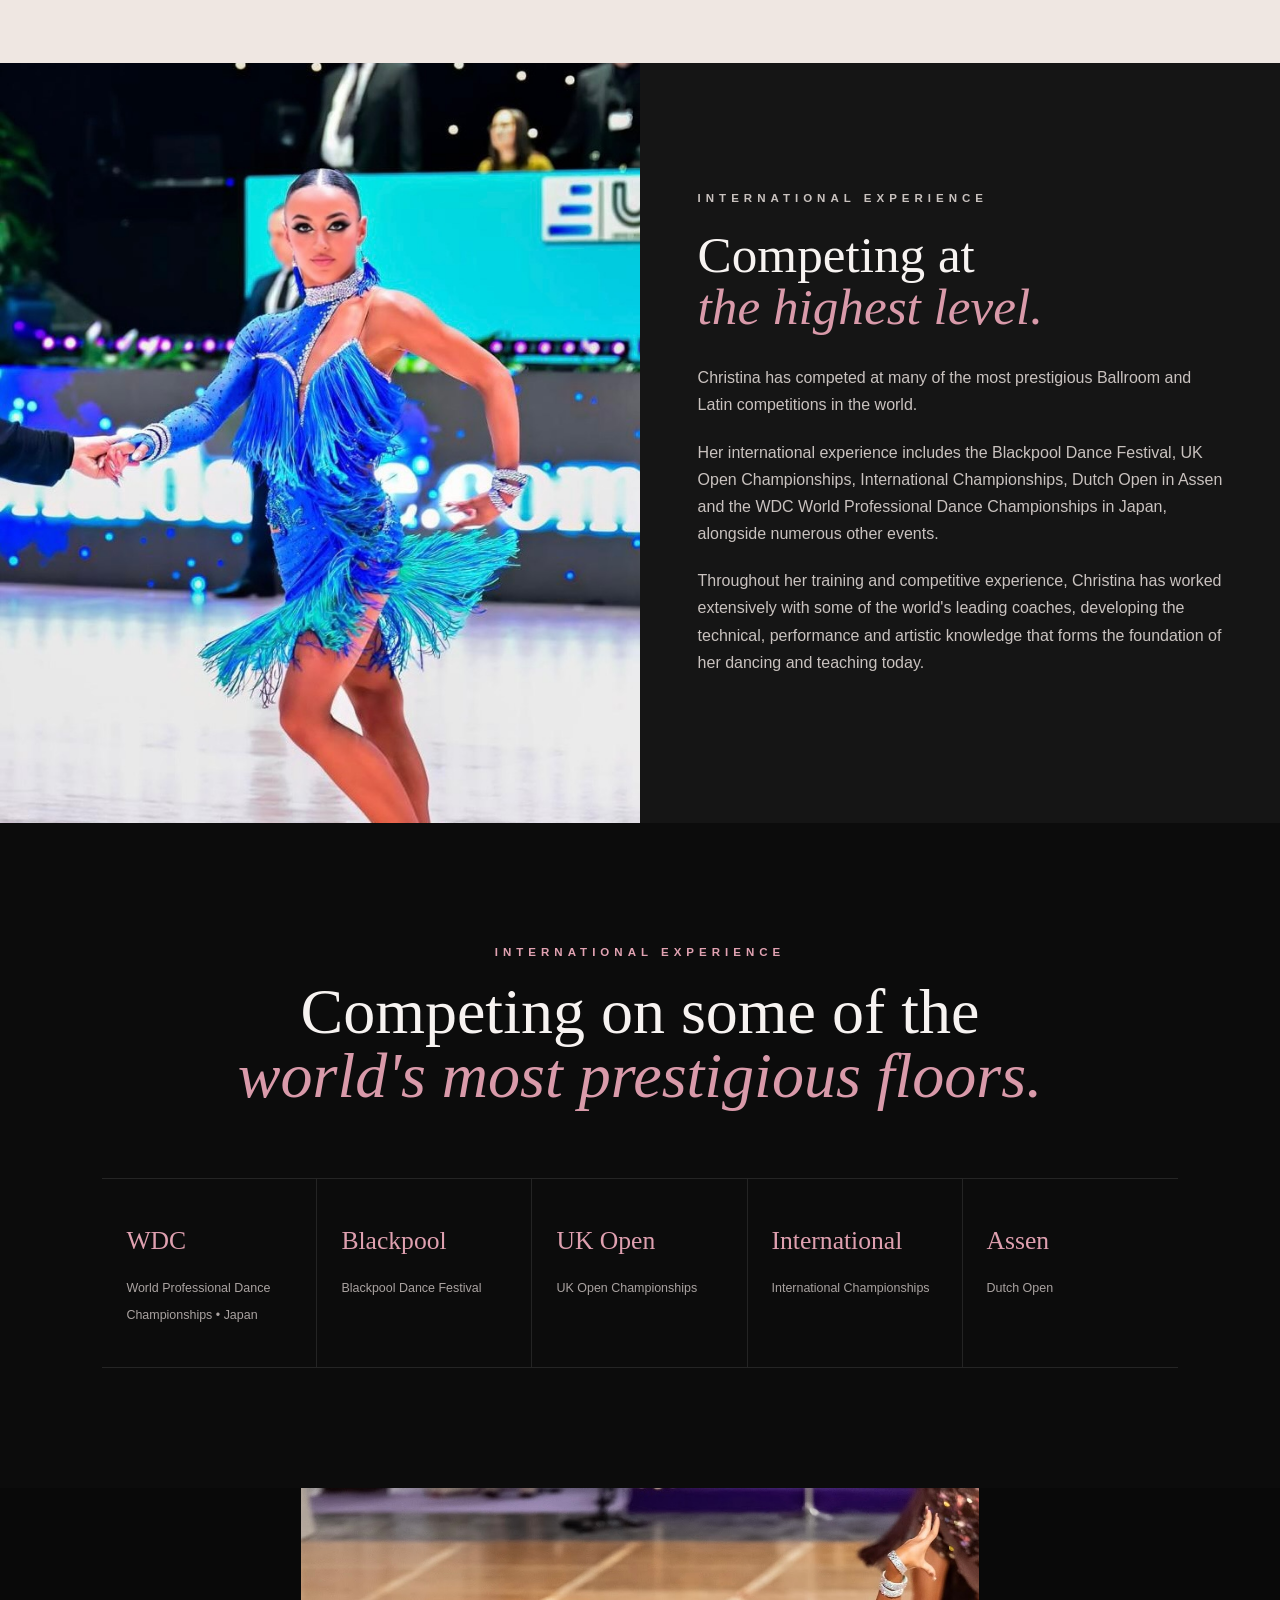
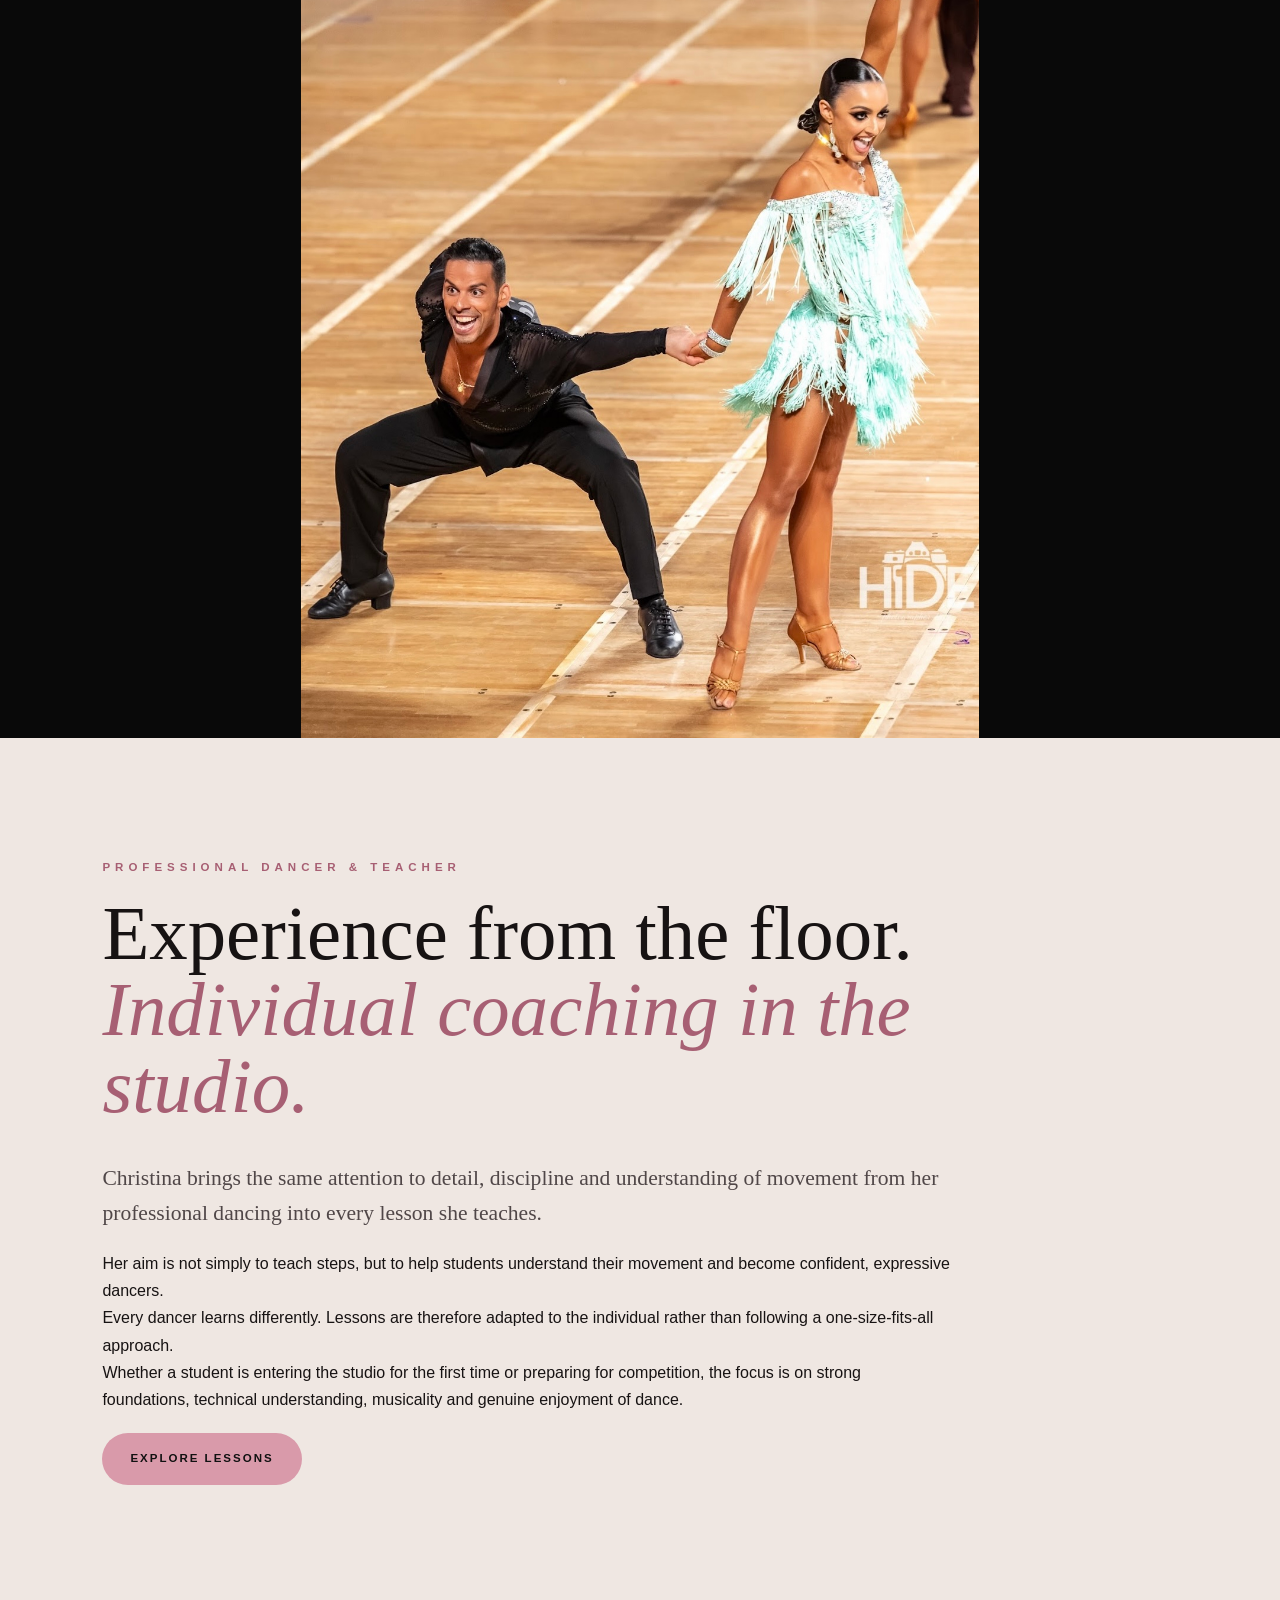
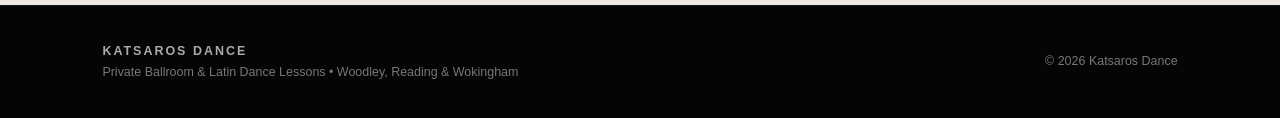
==== commit fdbbcecb: "Update footer text to include Wokingham" ====
--- a/about.html
+++ b/about.html
@@ -267,7 +267,7 @@
 
     <div>
         <strong>Katsaros Dance</strong>
-        <p>Private Ballroom & Latin Dance Lessons • Woodley, Reading</p>
+        <p>Private Ballroom & Latin Dance Lessons • Woodley, Reading & Wokingham</p>
     </div>
 
     <div>
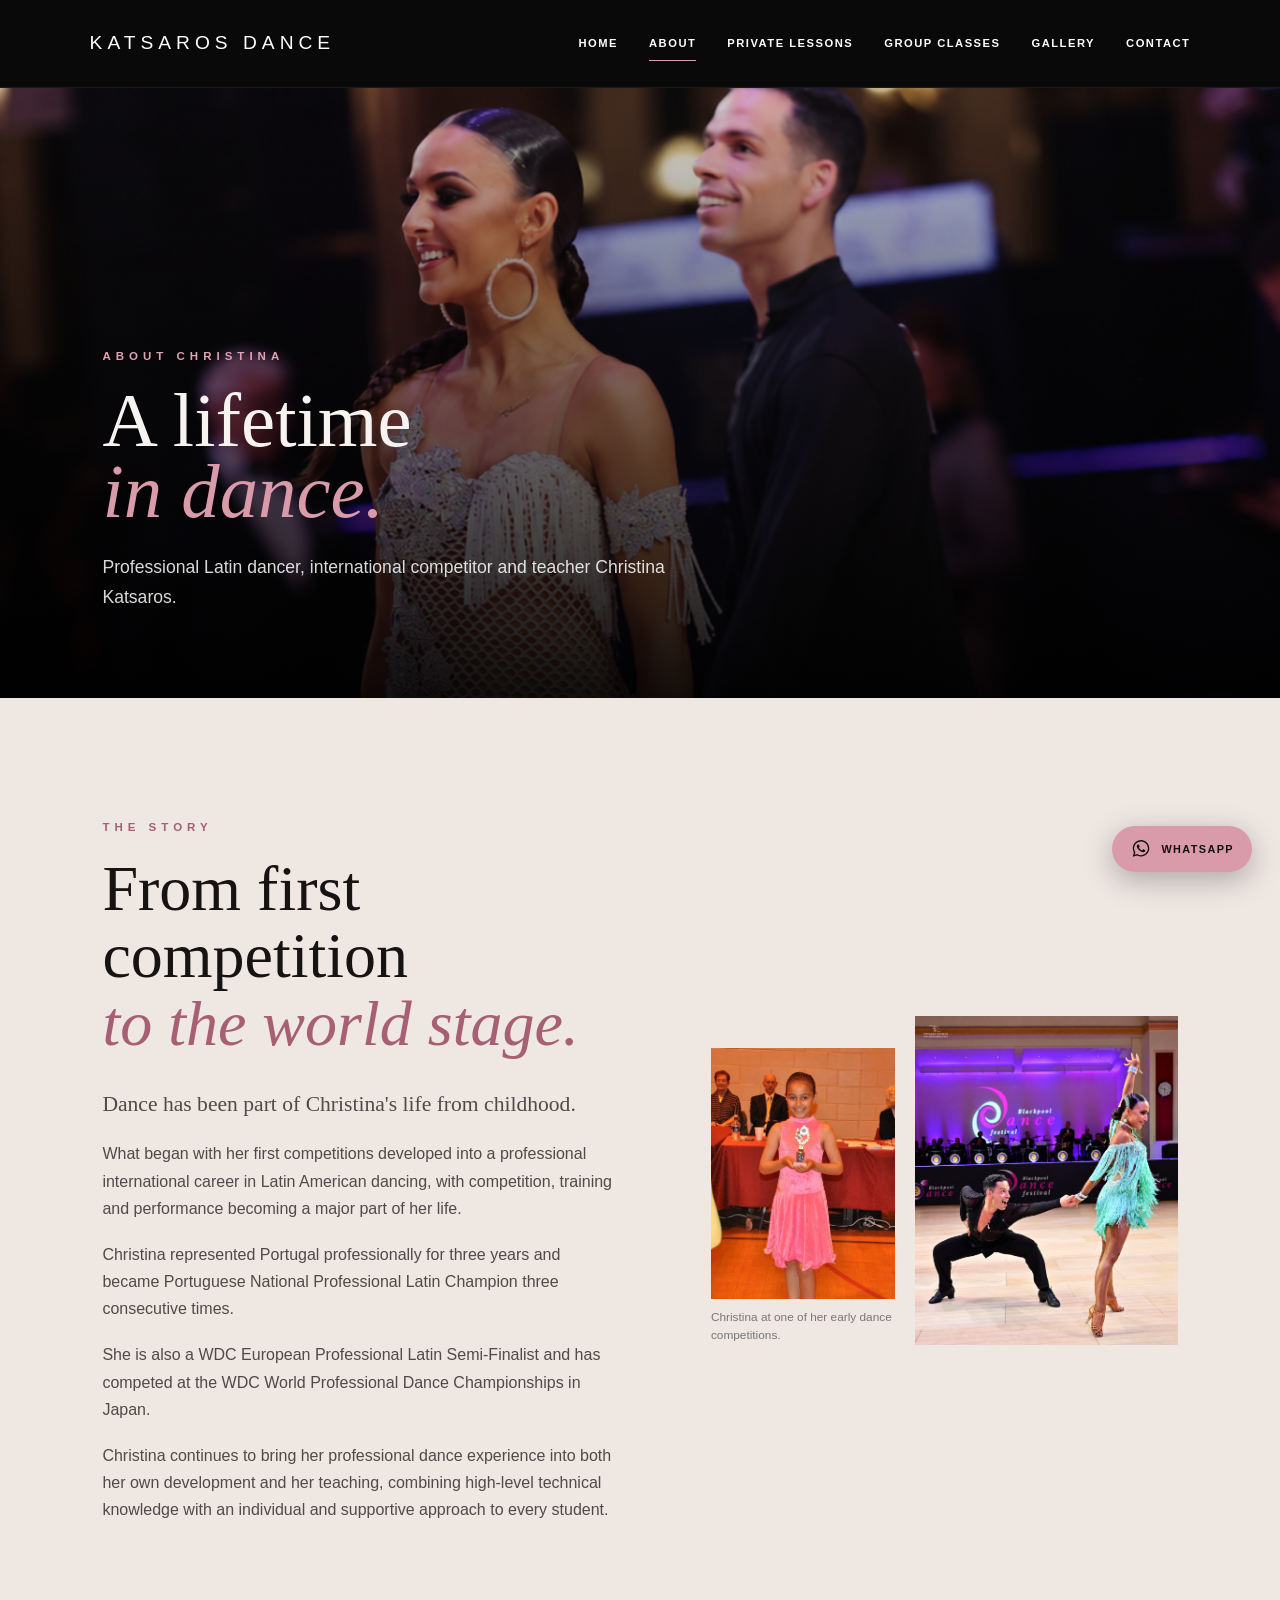
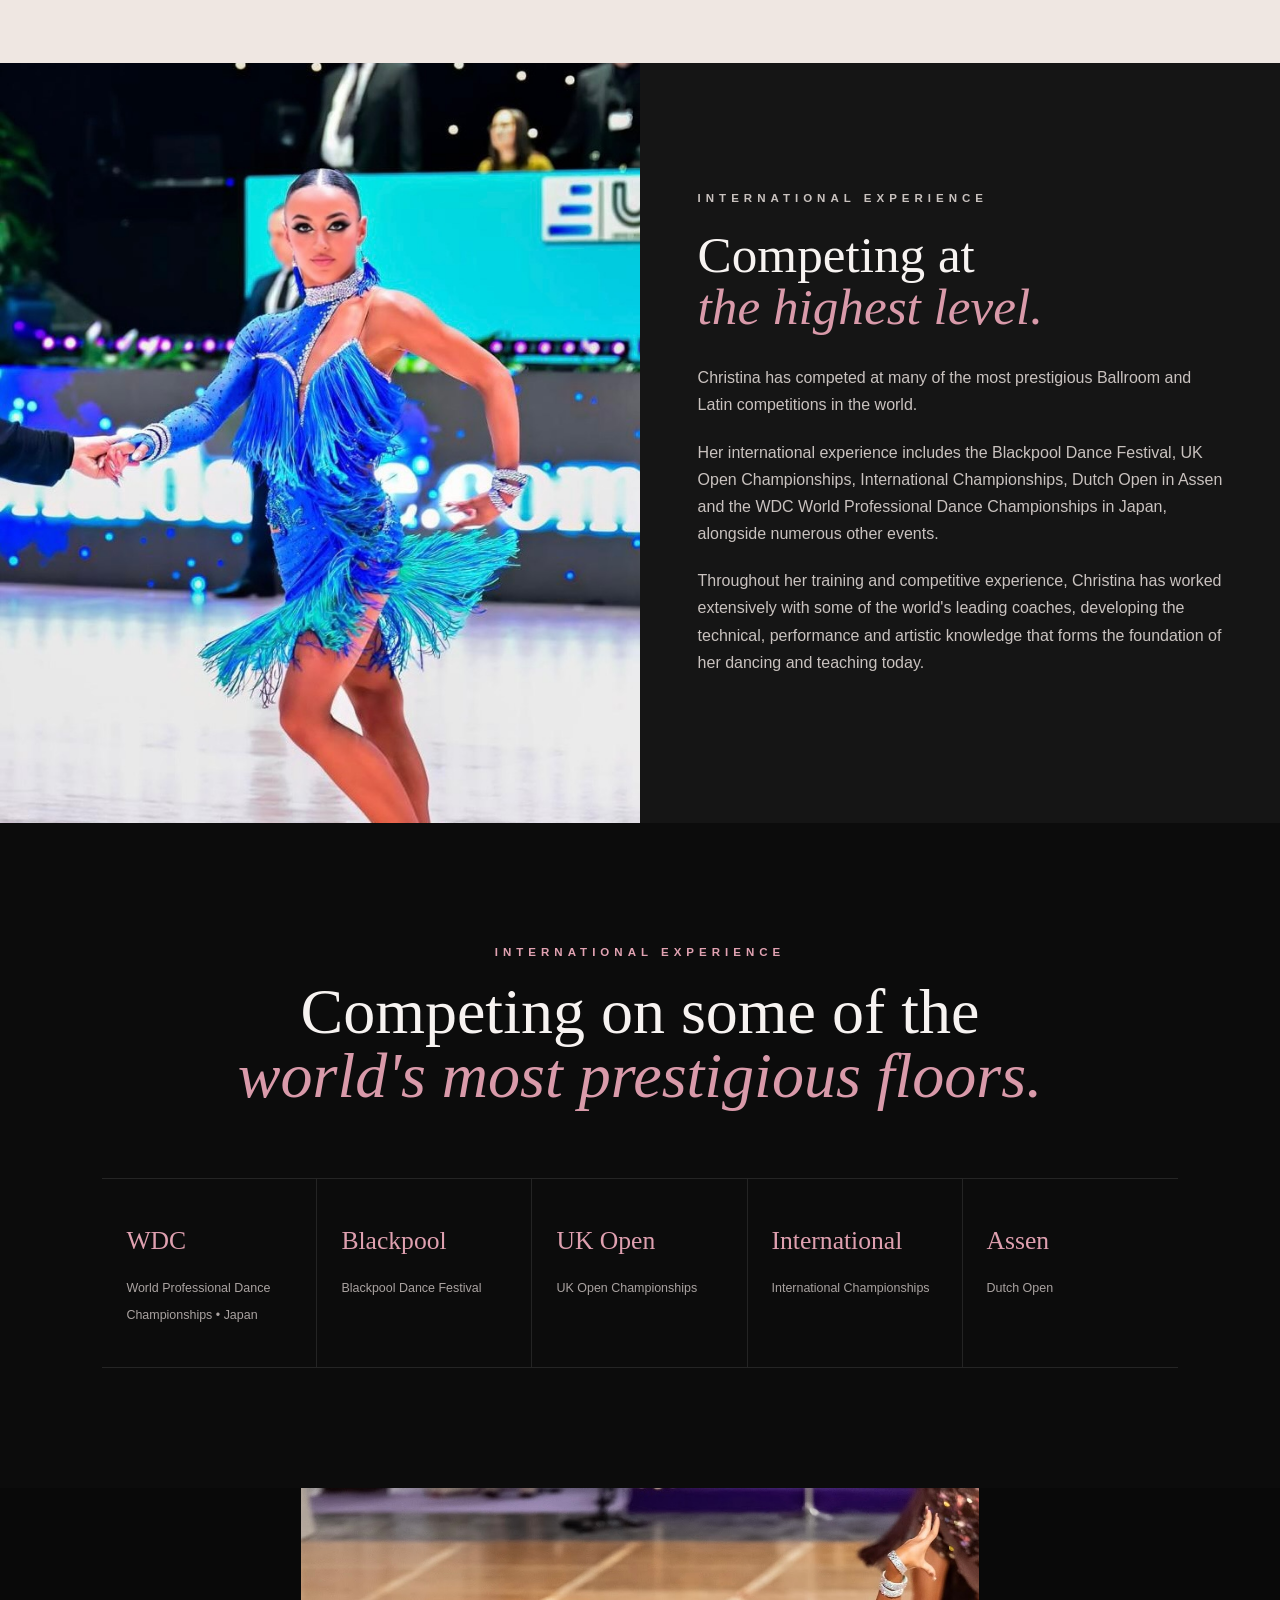
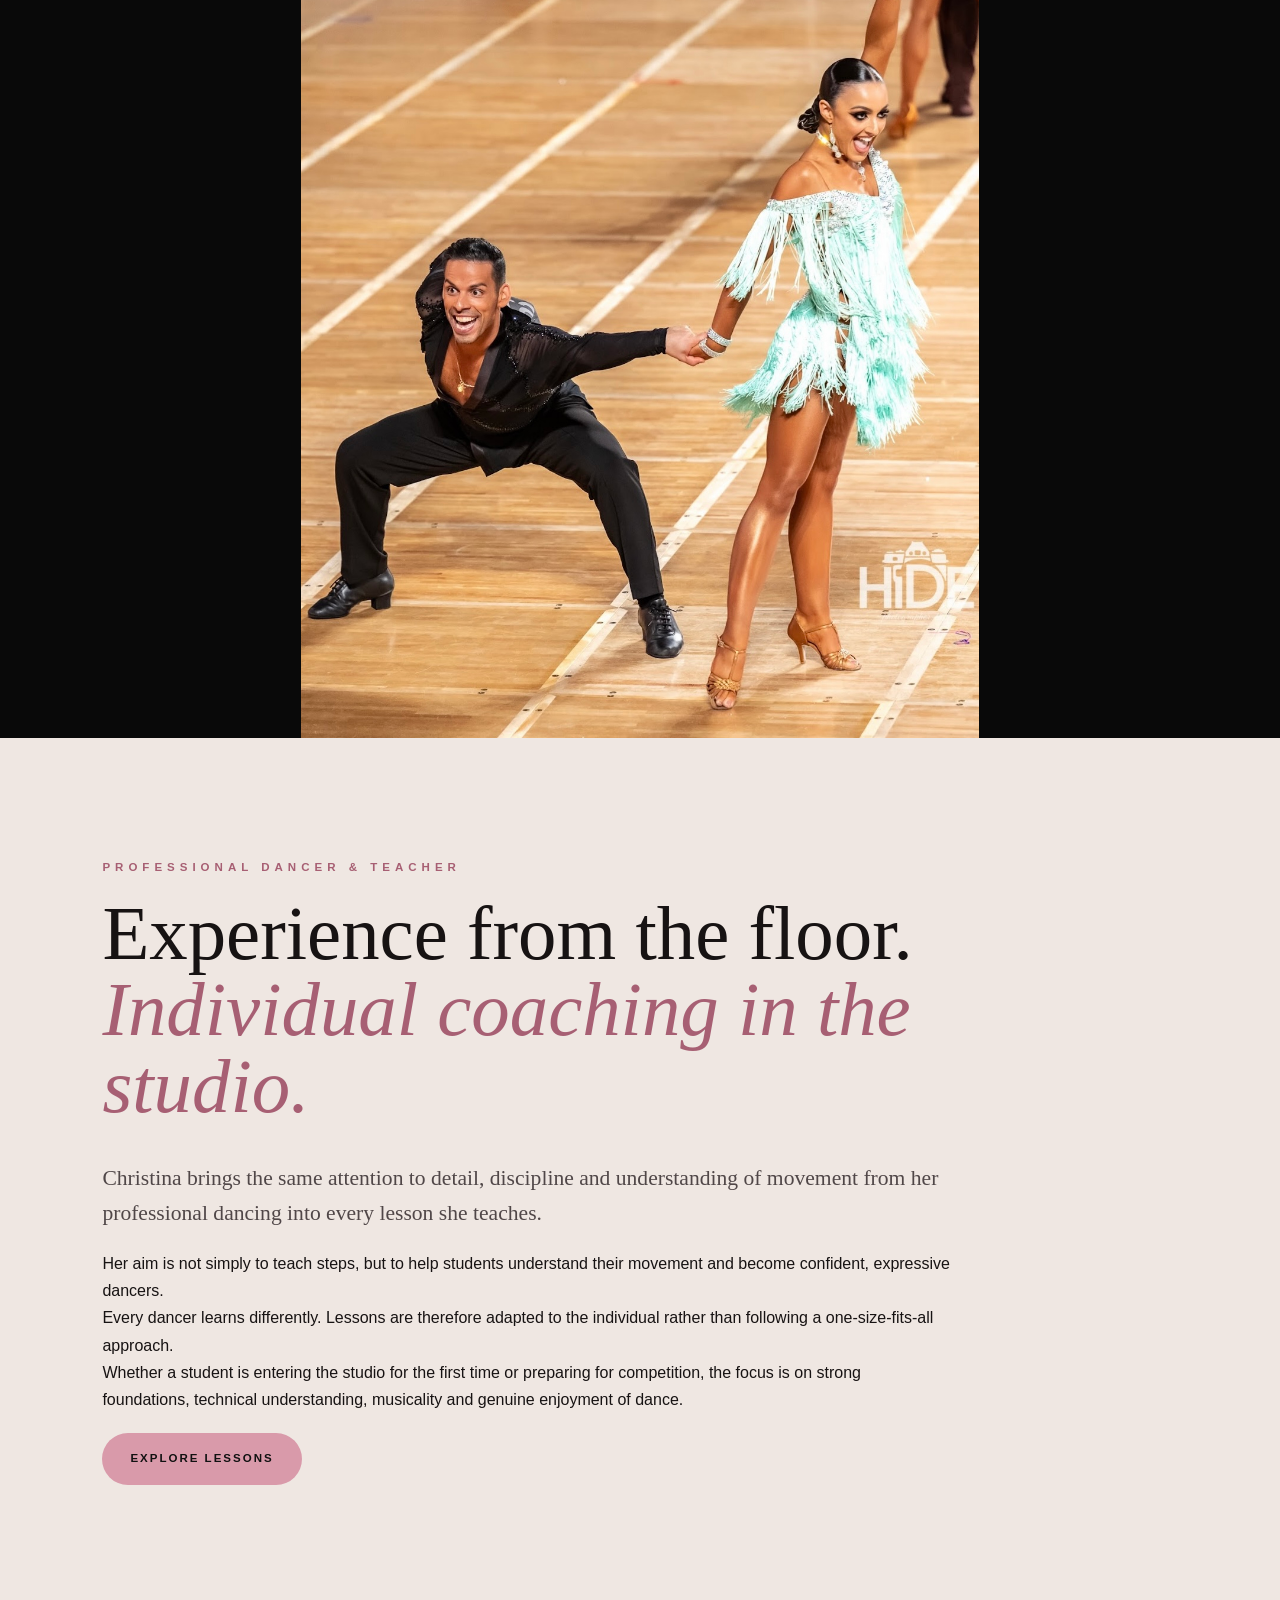
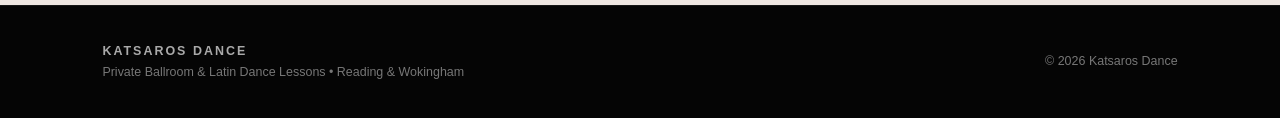
==== commit 60c2e5f3: "Remove 'Woodley' from footer description" ====
--- a/about.html
+++ b/about.html
@@ -10,7 +10,7 @@
     <meta name="description"
         content="Learn about professional Latin dancer and teacher Christina Katsaros, 3x Portuguese National Champion and WDC European Semi-Finalist.">
 
-    <link rel="stylesheet" href="style.css?v=2">
+    <link rel="stylesheet" href="style.css?v=3">
 </head>
 
 <body>
@@ -267,7 +267,7 @@
 
     <div>
         <strong>Katsaros Dance</strong>
-        <p>Private Ballroom & Latin Dance Lessons • Woodley, Reading & Wokingham</p>
+        <p>Private Ballroom & Latin Dance Lessons • Reading & Wokingham</p>
     </div>
 
     <div>
